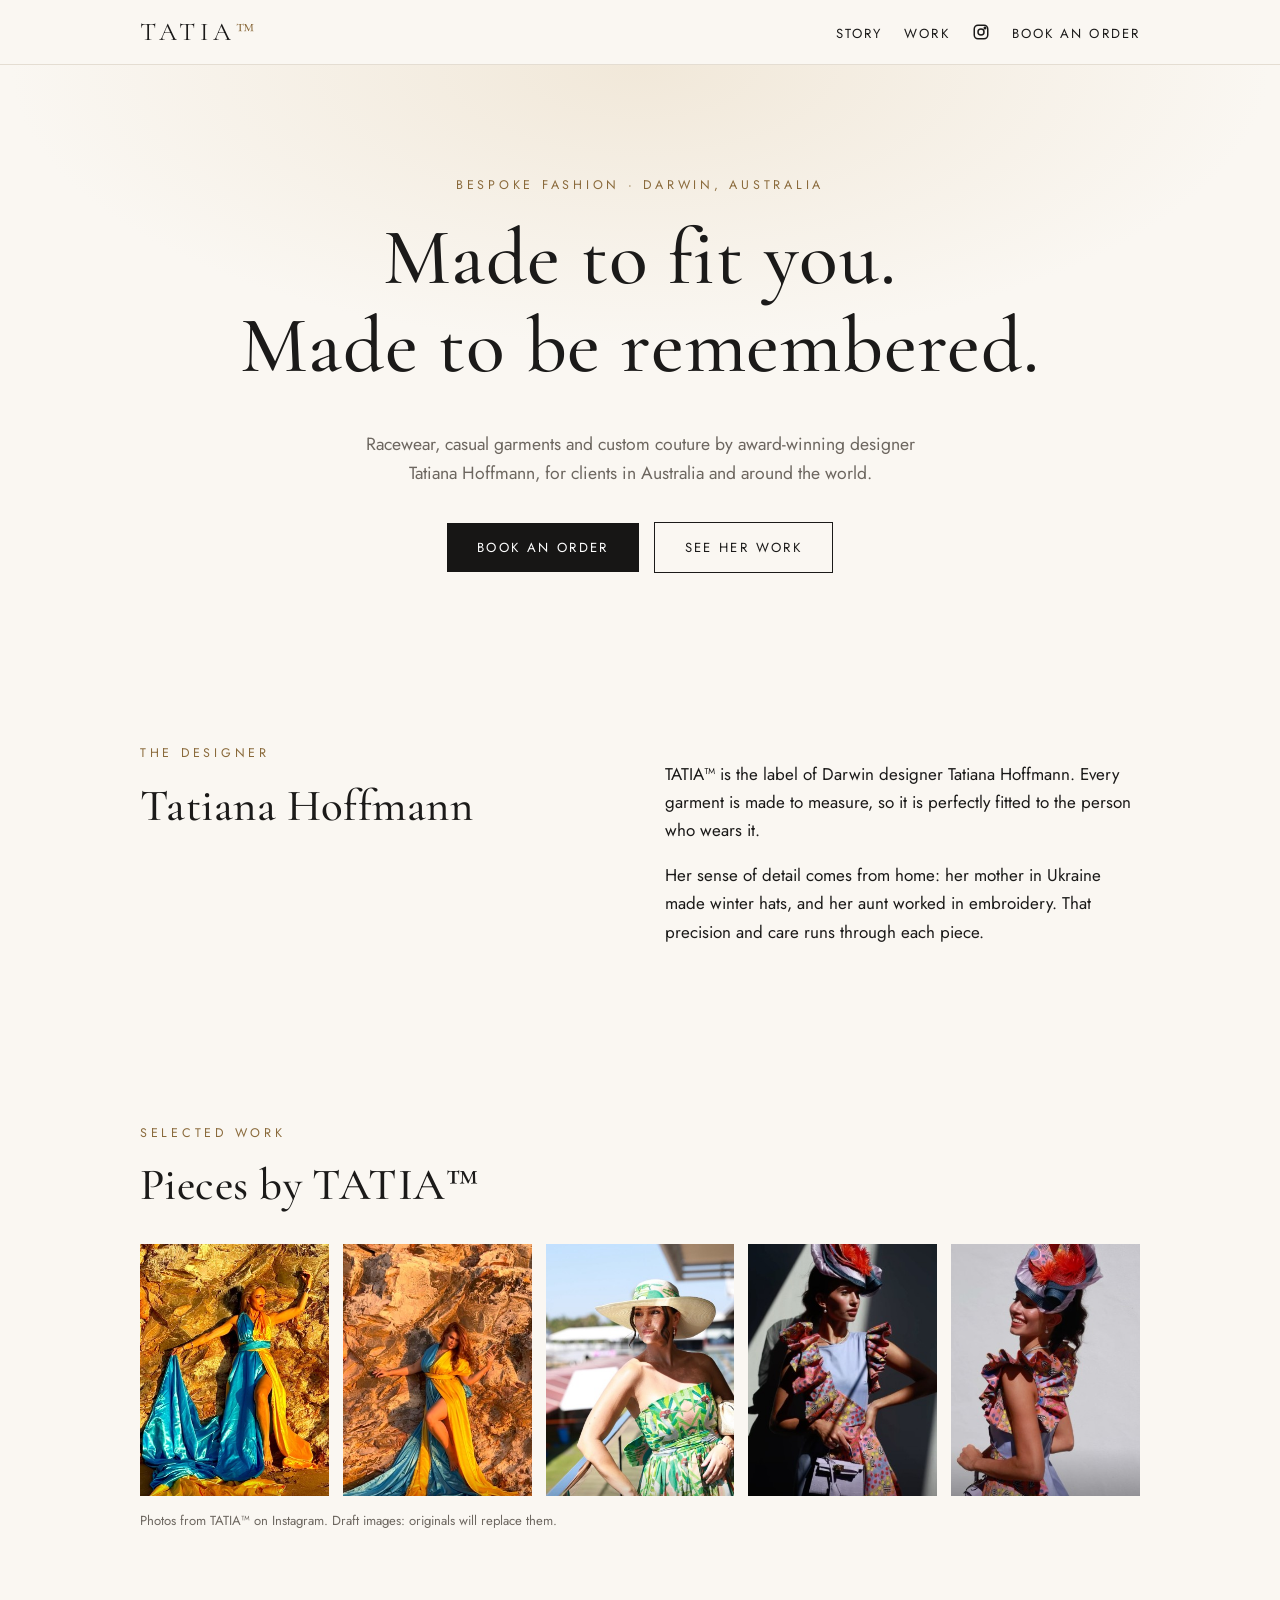
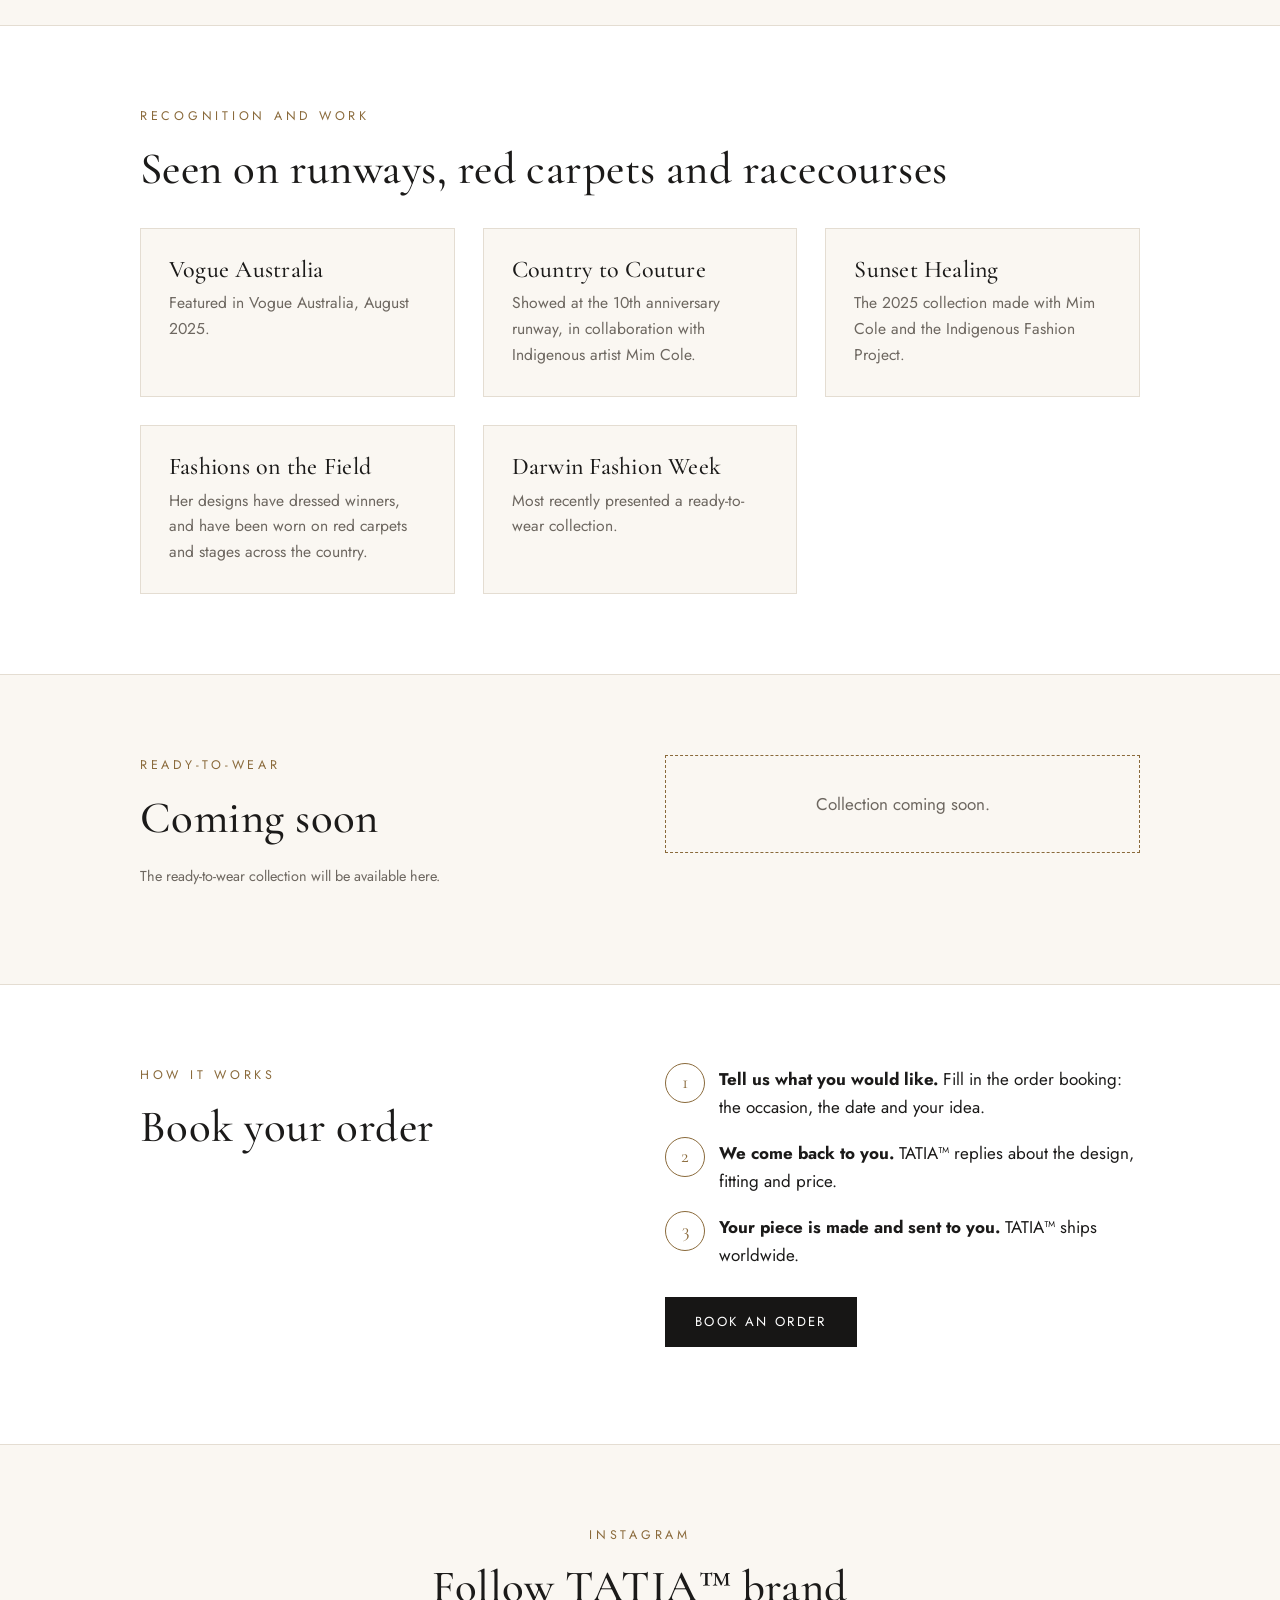
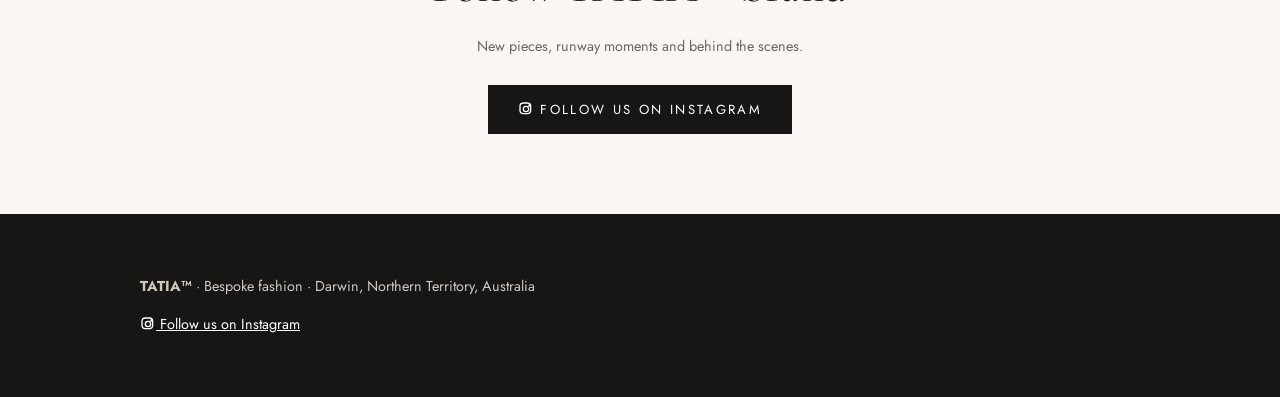
==== index.html @ b217f58f "Heading: Follow TATIA™ brand Co-Authored-By: Claude Sonnet 5.5 <noreply@anthropic.com>" ====
<!doctype html>
<html lang="en-AU"><head>
<meta charset="utf-8"><meta name="viewport" content="width=device-width,initial-scale=1"><meta name="robots" content="noindex">
<title>TATIA™ — Bespoke fashion from Darwin</title>
<meta name="description" content="Bespoke, made-to-fit garments by Darwin designer Tatiana Hoffmann.">
<link rel="preconnect" href="https://fonts.googleapis.com"><link rel="preconnect" href="https://fonts.gstatic.com" crossorigin>
<link href="https://fonts.googleapis.com/css2?family=Cormorant+Garamond:wght@400;500;600&family=Jost:wght@300;400;500&display=swap" rel="stylesheet">
<link rel="stylesheet" href="style.css">
</head><body>
<header class="nav"><div class="wrap"><a class="logo" href="index.html">TATIA<span>™</span></a><nav><a href="index.html#story">Story</a><a href="index.html#looks">Work</a><a href="https://www.instagram.com/tatia.brand" target="_blank" rel="noopener" aria-label="Instagram" title="Instagram"><svg width="18" height="18" viewBox="0 0 24 24" fill="none" stroke="currentColor" stroke-width="2" stroke-linecap="round" stroke-linejoin="round" aria-hidden="true" style="vertical-align:-3px"><rect x="3" y="3" width="18" height="18" rx="5"/><circle cx="12" cy="12" r="4"/><circle cx="17.3" cy="6.7" r="1" fill="currentColor"/></svg></a><a href="order.html">Book an order</a></nav></div></header>
<main>
<section class="hero"><div class="wrap">
<div class="kicker">Bespoke fashion · Darwin, Australia</div>
<h1>Made to fit you.<br>Made to be remembered.</h1>
<p class="lead">Racewear, casual garments and custom couture by award-winning designer Tatiana Hoffmann, for clients in Australia and around the world.</p>
<a class="btn" href="order.html">Book an order</a> &nbsp; <a class="btn ghost" href="#looks">See her work</a>
</div></section>

<section id="story"><div class="wrap two">
<div><div class="kicker">The designer</div><h2>Tatiana Hoffmann</h2></div>
<div>
<p>TATIA™ is the label of Darwin designer Tatiana Hoffmann. Every garment is made to measure, so it is perfectly fitted to the person who wears it.</p>
<p>Her sense of detail comes from home: her mother in Ukraine made winter hats, and her aunt worked in embroidery. That precision and care runs through each piece.</p>
</div></div></section>

<section id="looks"><div class="wrap">
<div class="kicker">Selected work</div><h2>Pieces by TATIA™</h2>
<div class="gallery">
<img src="img/look-1.jpg" alt="Blue and yellow satin gown on rocks" loading="lazy">
<img src="img/look-2.jpg" alt="Blue and yellow satin gown, full length" loading="lazy">
<img src="img/look-3.jpg" alt="Green tropical print strapless dress with a wide-brim hat" loading="lazy">
<img src="img/look-4.jpg" alt="Lavender dress with printed ruffles and a floral headpiece" loading="lazy">
<img src="img/look-5.jpg" alt="Lavender dress with printed ruffles, side view" loading="lazy">
</div>
<p class="credit">Photos from TATIA™ on Instagram. Draft images: originals will replace them.</p>
</div></section>

<section class="alt" id="work"><div class="wrap">
<div class="kicker">Recognition and work</div><h2>Seen on runways, red carpets and racecourses</h2>
<div class="grid" style="margin-top:34px">
<div class="card"><h3>Vogue Australia</h3><p>Featured in Vogue Australia, August 2025.</p></div>
<div class="card"><h3>Country to Couture</h3><p>Showed at the 10th anniversary runway, in collaboration with Indigenous artist Mim Cole.</p></div>
<div class="card"><h3>Sunset Healing</h3><p>The 2025 collection made with Mim Cole and the Indigenous Fashion Project.</p></div>
<div class="card"><h3>Fashions on the Field</h3><p>Her designs have dressed winners, and have been worn on red carpets and stages across the country.</p></div>
<div class="card"><h3>Darwin Fashion Week</h3><p>Most recently presented a ready-to-wear collection.</p></div>
</div></div></section>

<section><div class="wrap two">
<div><div class="kicker">Ready-to-wear</div><h2>Coming soon</h2><p class="note">The ready-to-wear collection will be available here.</p></div>
<div class="soon">Collection coming soon.</div>
</div></section>

<section class="alt"><div class="wrap two">
<div><div class="kicker">How it works</div><h2>Book your order</h2></div>
<div>
<ol class="steps">
<li><strong>Tell us what you would like.</strong> Fill in the order booking: the occasion, the date and your idea.</li>
<li><strong>We come back to you.</strong> TATIA™ replies about the design, fitting and price.</li>
<li><strong>Your piece is made and sent to you.</strong> TATIA™ ships worldwide.</li>
</ol>
<p style="margin-top:28px"><a class="btn" href="order.html">Book an order</a></p>
</div></div></section>
<section><div class="wrap" style="text-align:center">
<div class="kicker">Instagram</div><h2>Follow TATIA™ brand</h2>
<p class="note" style="max-width:480px;margin:0 auto 26px">New pieces, runway moments and behind the scenes.</p>
<a class="btn" href="https://www.instagram.com/tatia.brand" target="_blank" rel="noopener"><svg width="16" height="16" viewBox="0 0 24 24" fill="none" stroke="currentColor" stroke-width="2" stroke-linecap="round" stroke-linejoin="round" aria-hidden="true" style="vertical-align:-3px"><rect x="3" y="3" width="16" height="16" rx="5"/><circle cx="12" cy="12" r="4"/><circle cx="17.3" cy="6.7" r="1" fill="currentColor"/></svg> Follow us on Instagram</a>
</div></section>
</main>
<footer><div class="wrap"><p><strong>TATIA™</strong> · Bespoke fashion · Darwin, Northern Territory, Australia</p><p><a href="https://www.instagram.com/tatia.brand" rel="noopener" target="_blank"><svg width="16" height="16" viewBox="0 0 24 24" fill="none" stroke="currentColor" stroke-width="2" stroke-linecap="round" stroke-linejoin="round" aria-hidden="true" style="vertical-align:-3px"><rect x="3" y="3" width="16" height="16" rx="5"/><circle cx="12" cy="12" r="4"/><circle cx="17.3" cy="6.7" r="1" fill="currentColor"/></svg> Follow us on Instagram</a></p></div></footer>
</body></html>
---- style.css ----
:root{--bg:#faf7f2;--ink:#1b1a19;--mute:#6d6760;--line:#e4ddd2;--accent:#8a6a3b;--dark:#171615}
*{box-sizing:border-box}html,body{margin:0;overflow-x:clip}
body{background:var(--bg);color:var(--ink);font:17px/1.65 "Jost","Helvetica Neue",Arial,sans-serif}
h1,h2,h3{font-family:"Cormorant Garamond",Georgia,serif;font-weight:500;letter-spacing:.01em;line-height:1.1;margin:0 0 .5em}
h1{font-size:clamp(2.6rem,7vw,5rem)}h2{font-size:clamp(1.8rem,4vw,2.8rem)}h3{font-size:1.5rem}
a{color:inherit}
.wrap{max-width:1040px;margin:0 auto;padding:0 20px}
header.nav{position:sticky;top:0;z-index:5;background:rgba(250,247,242,.92);backdrop-filter:blur(8px);border-bottom:1px solid var(--line)}
.nav .wrap{display:flex;align-items:center;justify-content:space-between;height:64px}
.logo{font-family:"Cormorant Garamond",Georgia,serif;font-size:1.6rem;letter-spacing:.18em;text-decoration:none}
.logo span{color:var(--accent)}
.nav nav a{margin-left:22px;text-decoration:none;font-size:.82rem;letter-spacing:.16em;text-transform:uppercase}
.btn{display:inline-block;background:var(--dark);color:#fff;padding:14px 30px;text-decoration:none;font-size:.82rem;letter-spacing:.18em;text-transform:uppercase;border:0;cursor:pointer;font-family:inherit}
.btn:hover{background:var(--accent)}.btn[disabled]{opacity:.5;cursor:not-allowed}
.btn.ghost{background:transparent;color:var(--ink);border:1px solid var(--ink)}
.hero{padding:110px 0 90px;text-align:center;background:radial-gradient(900px 400px at 50% 0,#f1e8d9,transparent 70%)}
.kicker{font-size:.78rem;letter-spacing:.3em;text-transform:uppercase;color:var(--accent);margin-bottom:18px}
.hero p.lead{max-width:560px;margin:0 auto 34px;color:var(--mute);font-size:1.1rem}
section{padding:80px 0}
section.alt{background:#fff;border-top:1px solid var(--line);border-bottom:1px solid var(--line)}
.grid{display:grid;grid-template-columns:repeat(auto-fit,minmax(240px,1fr));gap:28px}
.card{border:1px solid var(--line);padding:28px;background:var(--bg)}
.card h3{margin-bottom:.3em}.card p{margin:0;color:var(--mute);font-size:.98rem}
.two{display:grid;grid-template-columns:1fr 1fr;gap:50px;align-items:start}
@media(max-width:760px){.two{grid-template-columns:1fr;gap:24px}.nav nav a{margin-left:14px;font-size:.7rem}section{padding:56px 0}.hero{padding:70px 0 56px}}
.soon{border:1px dashed var(--accent);padding:34px;text-align:center;color:var(--mute)}
.steps{counter-reset:s;list-style:none;padding:0;margin:0;display:grid;gap:18px}
.steps li{counter-increment:s;padding-left:54px;position:relative}
.steps li:before{content:counter(s);position:absolute;left:0;top:-2px;width:38px;height:38px;border:1px solid var(--accent);color:var(--accent);border-radius:50%;display:grid;place-items:center;font-family:"Cormorant Garamond",Georgia,serif;font-size:1.2rem}
footer{background:var(--dark);color:#cfc8bd;padding:46px 0;font-size:.9rem}
footer a{color:#fff}
form{display:grid;gap:18px;max-width:640px}
label{display:grid;gap:6px;font-size:.78rem;letter-spacing:.14em;text-transform:uppercase;color:var(--mute)}
input,select,textarea{font:inherit;font-size:1rem;letter-spacing:0;text-transform:none;color:var(--ink);padding:12px 14px;border:1px solid var(--line);background:#fff;border-radius:0;width:100%}
input:focus,select:focus,textarea:focus{outline:2px solid var(--accent);outline-offset:0}
.row{display:grid;grid-template-columns:1fr 1fr;gap:18px}@media(max-width:600px){.row{grid-template-columns:1fr}}
.hp{position:absolute;left:-9999px;height:0;overflow:hidden}
.check{display:flex;gap:10px;align-items:flex-start;text-transform:none;letter-spacing:0;font-size:.92rem}
.check input{width:auto;margin-top:5px}
.note{font-size:.9rem;color:var(--mute)}
#msg{padding:14px;border:1px solid var(--line);background:#fff;display:none}
form{grid-template-columns:minmax(0,1fr)}label{min-width:0}
@media(max-width:600px){.row{grid-template-columns:minmax(0,1fr)}.nav .wrap{height:auto;padding-top:10px;padding-bottom:10px;flex-wrap:wrap;gap:6px}.nav nav a:first-child{margin-left:0}}
.gallery{display:grid;grid-template-columns:repeat(auto-fit,minmax(200px,1fr));gap:14px;margin-top:34px}
.gallery img{width:100%;aspect-ratio:3/4;object-fit:cover;display:block;background:#e9e2d6}
.credit{margin-top:14px;font-size:.82rem;color:var(--mute)}
.gallery img{object-position:center 18%}
.gallery{grid-template-columns:repeat(5,1fr)}
@media(max-width:900px){.gallery{grid-template-columns:repeat(2,1fr)}}
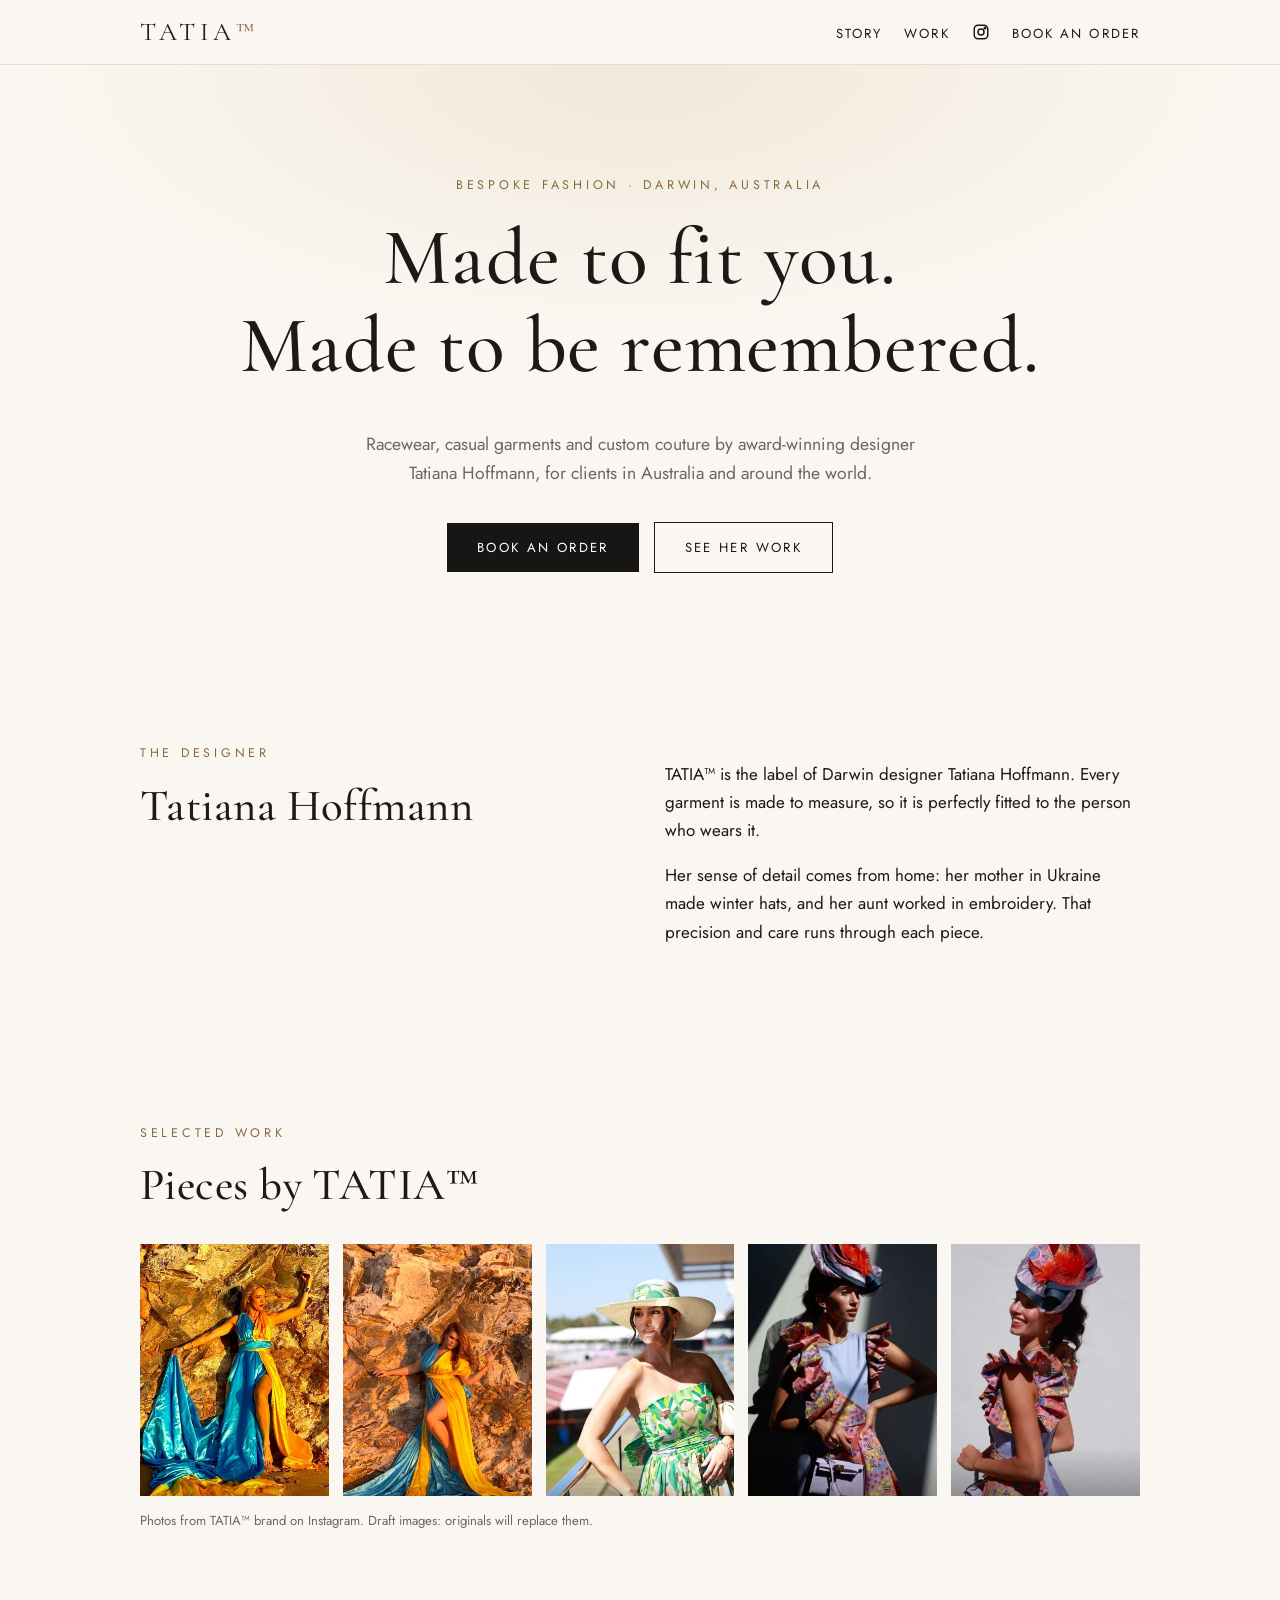
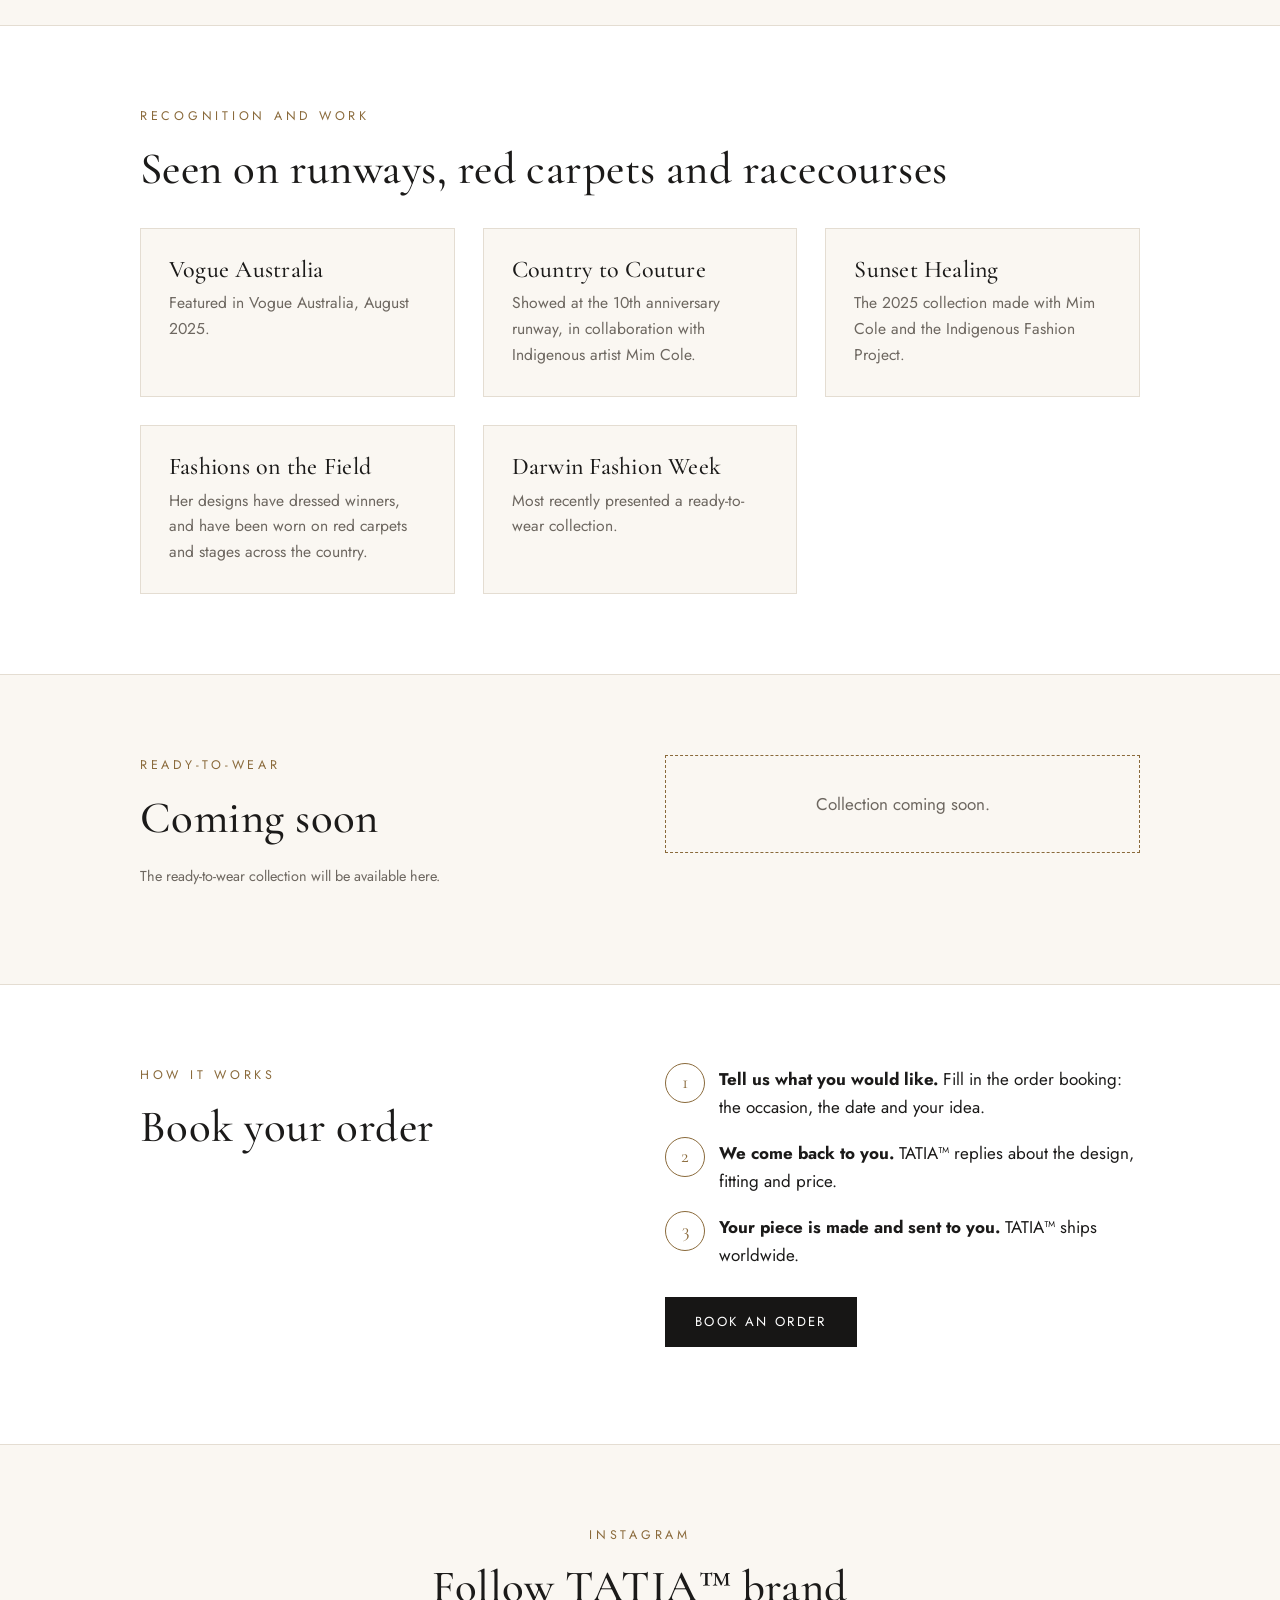
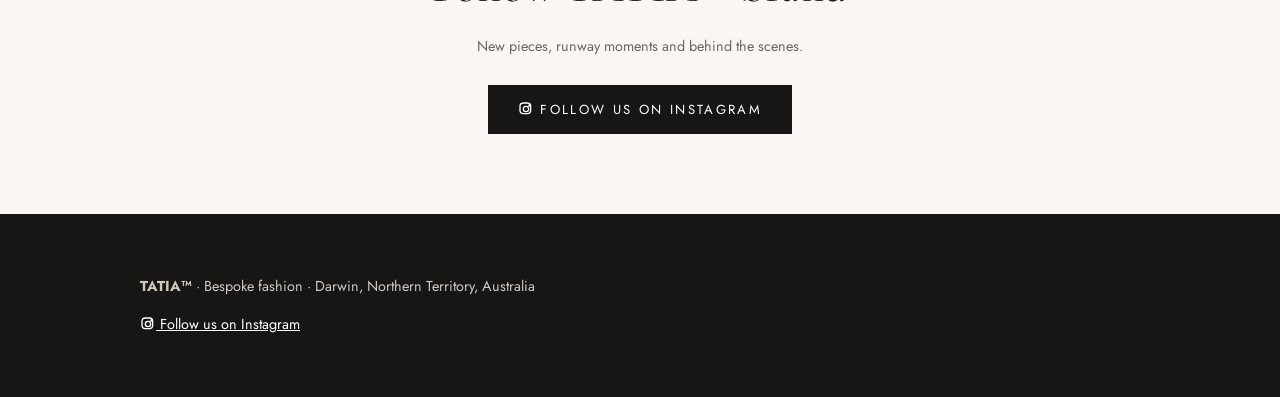
==== commit 20dea6ec: "Photo credit wording Co-Authored-By: Claude Sonnet 5.5 <noreply@anthropic.com>" ====
--- a/index.html
+++ b/index.html
@@ -32,7 +32,7 @@
 <img src="img/look-4.jpg" alt="Lavender dress with printed ruffles and a floral headpiece" loading="lazy">
 <img src="img/look-5.jpg" alt="Lavender dress with printed ruffles, side view" loading="lazy">
 </div>
-<p class="credit">Photos from TATIA™ on Instagram. Draft images: originals will replace them.</p>
+<p class="credit">Photos from TATIA™ brand on Instagram. Draft images: originals will replace them.</p>
 </div></section>
 
 <section class="alt" id="work"><div class="wrap">
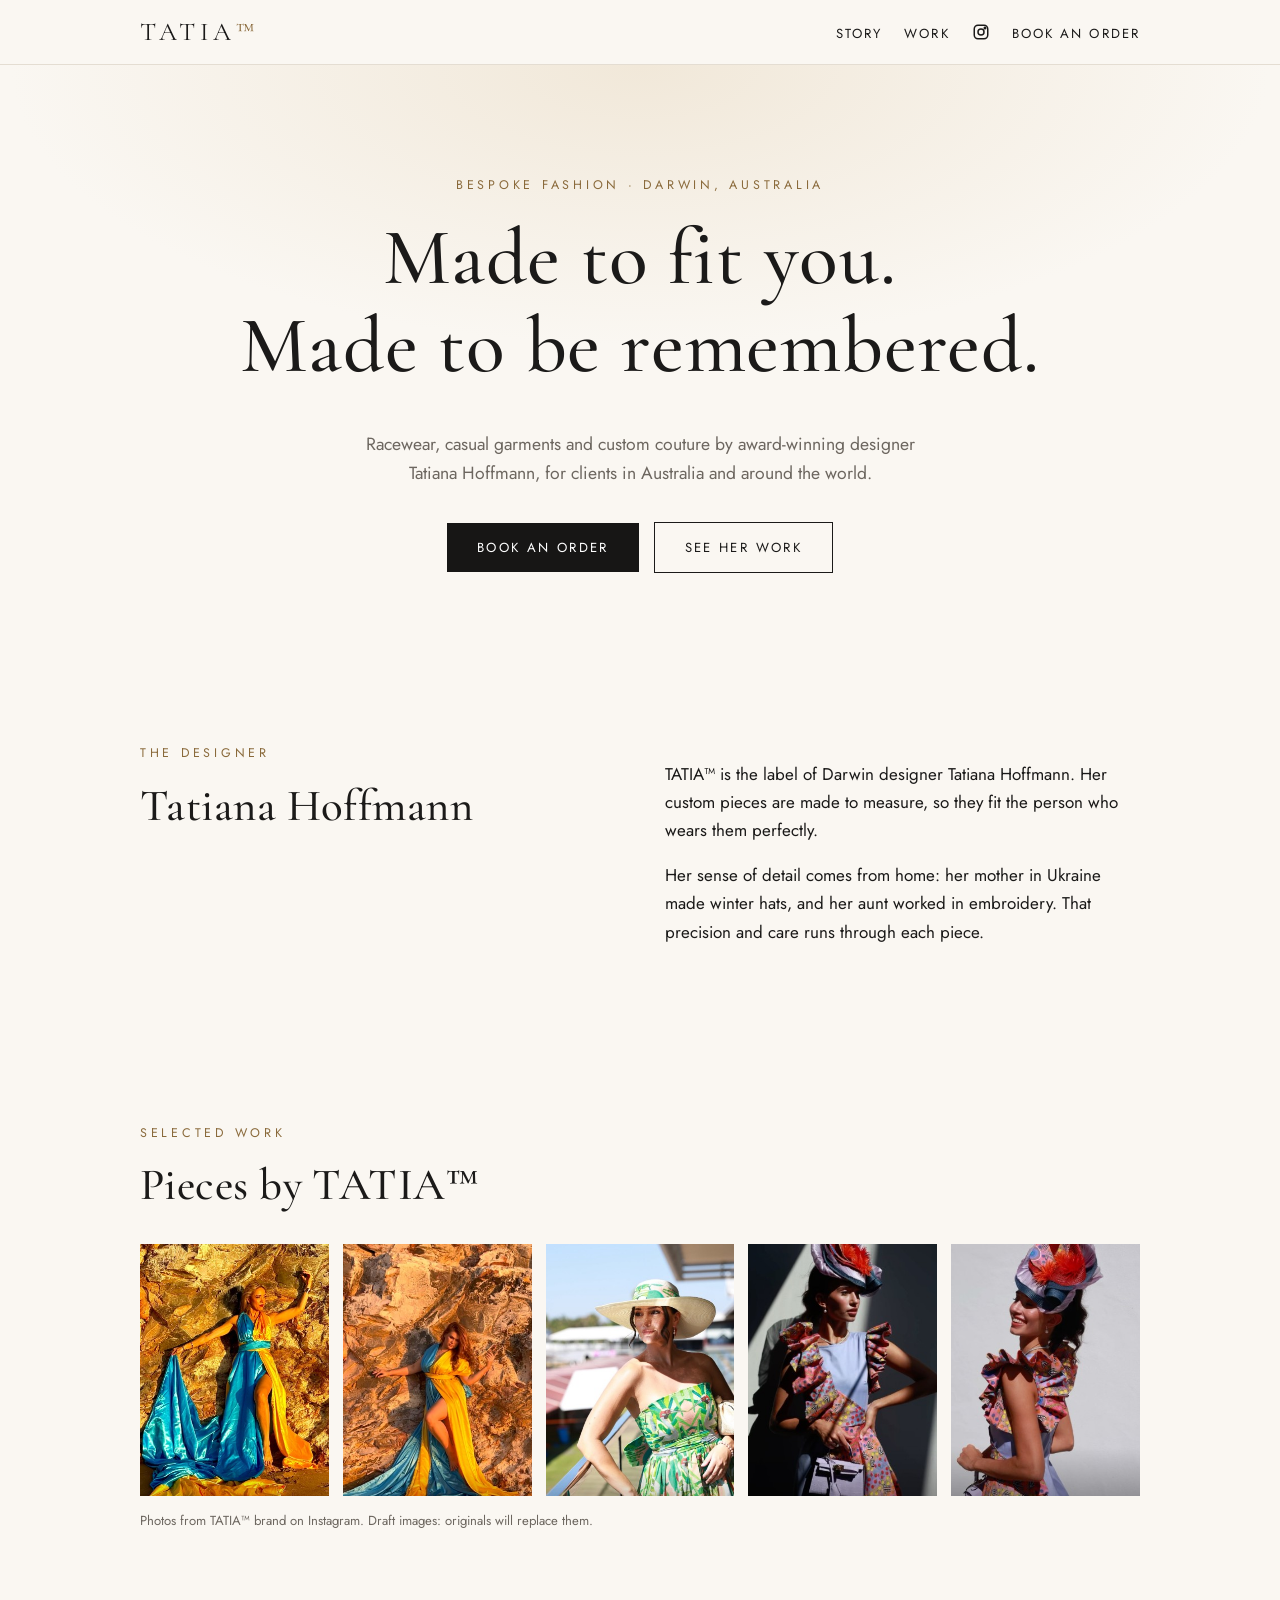
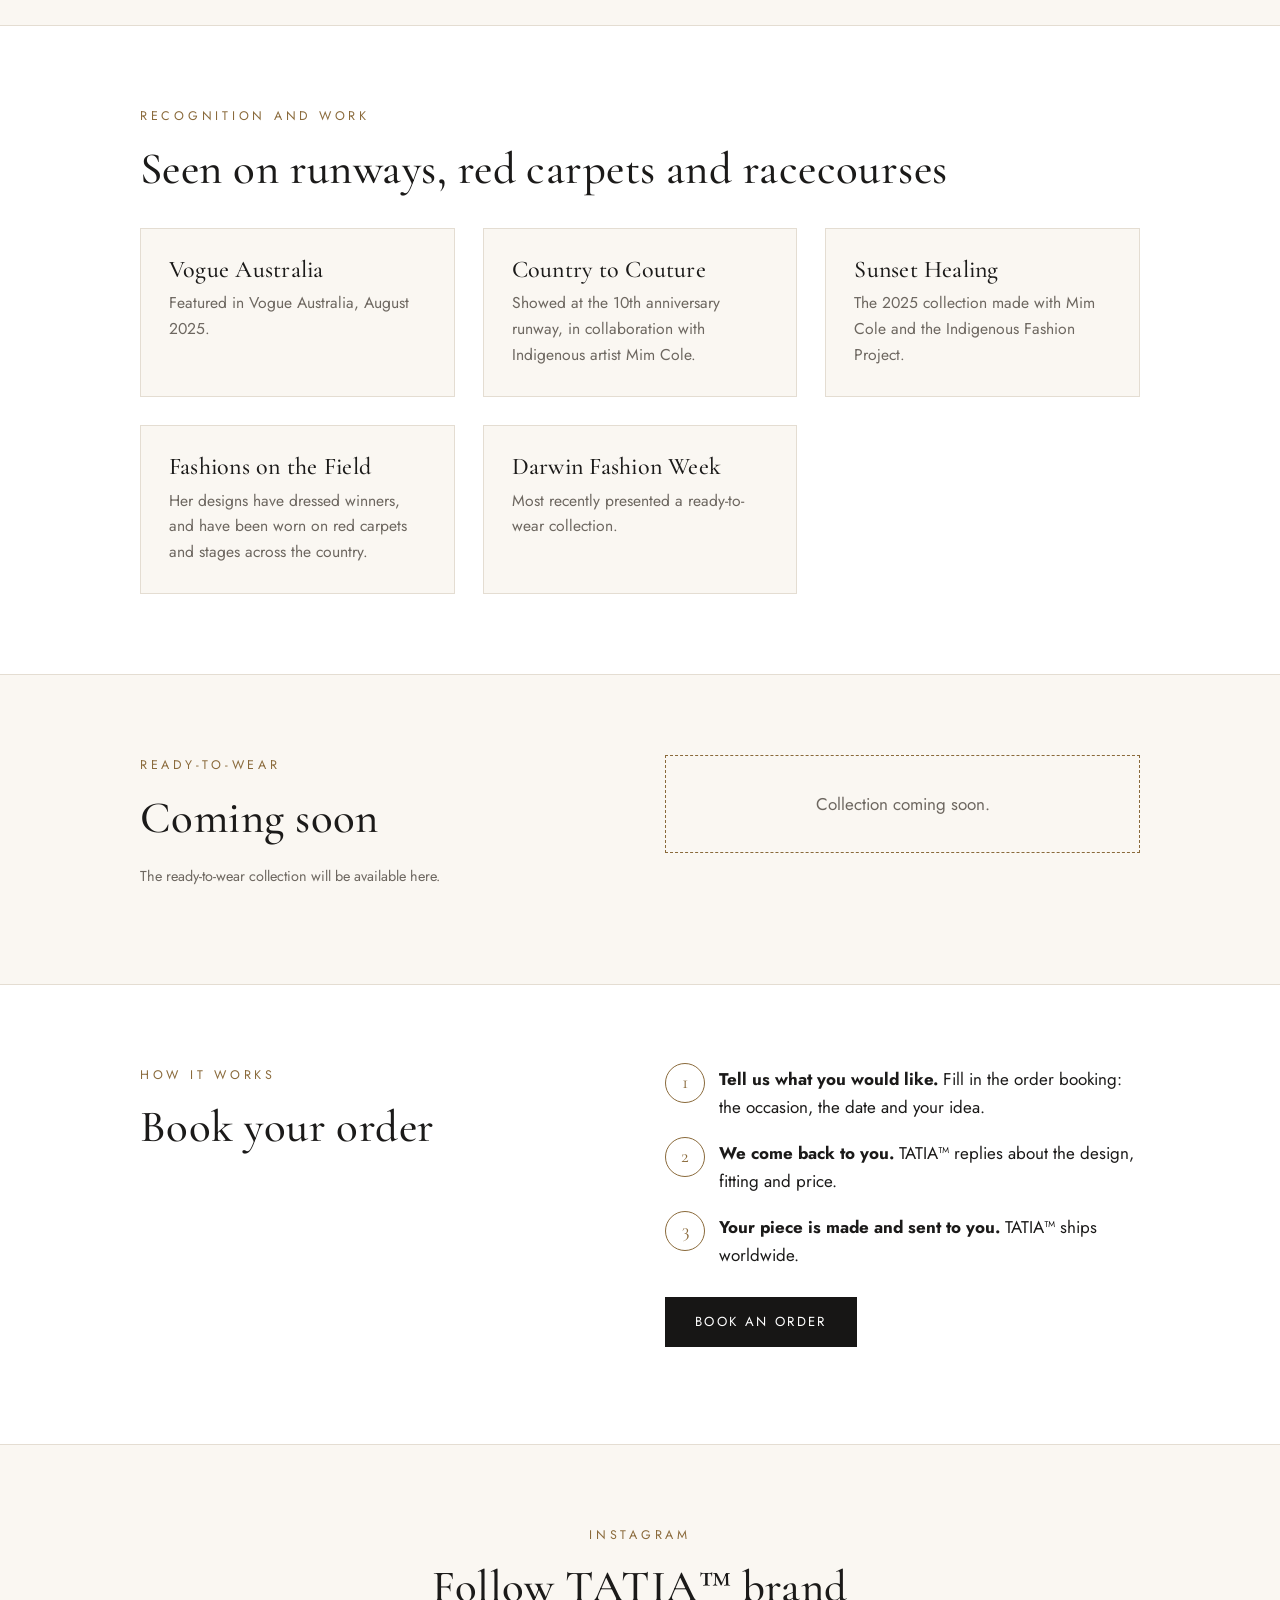
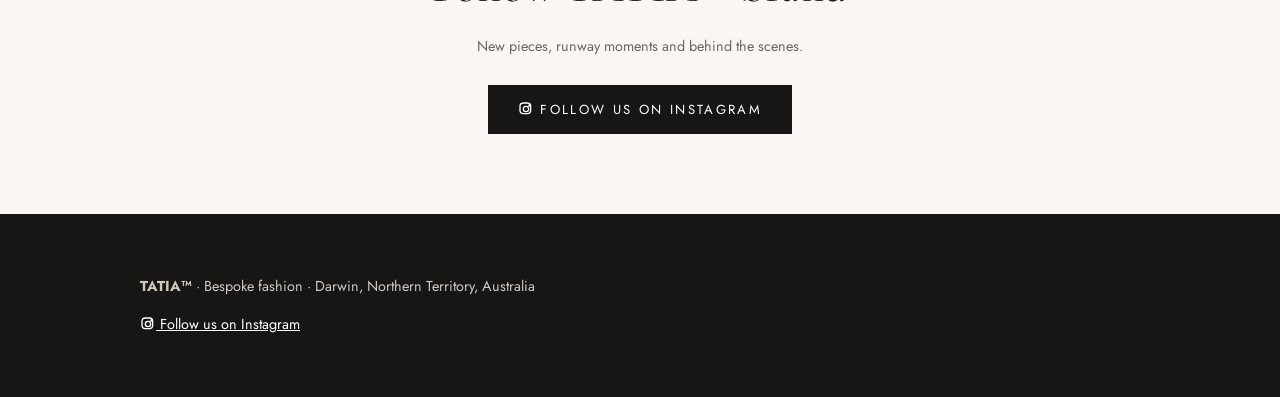
==== commit 25158c4d: "Accuracy fix Co-Authored-By: Claude Sonnet 5.5 <noreply@anthropic.com>" ====
--- a/index.html
+++ b/index.html
@@ -19,7 +19,7 @@
 <section id="story"><div class="wrap two">
 <div><div class="kicker">The designer</div><h2>Tatiana Hoffmann</h2></div>
 <div>
-<p>TATIA™ is the label of Darwin designer Tatiana Hoffmann. Every garment is made to measure, so it is perfectly fitted to the person who wears it.</p>
+<p>TATIA™ is the label of Darwin designer Tatiana Hoffmann. Her custom pieces are made to measure, so they fit the person who wears them perfectly.</p>
 <p>Her sense of detail comes from home: her mother in Ukraine made winter hats, and her aunt worked in embroidery. That precision and care runs through each piece.</p>
 </div></div></section>
 
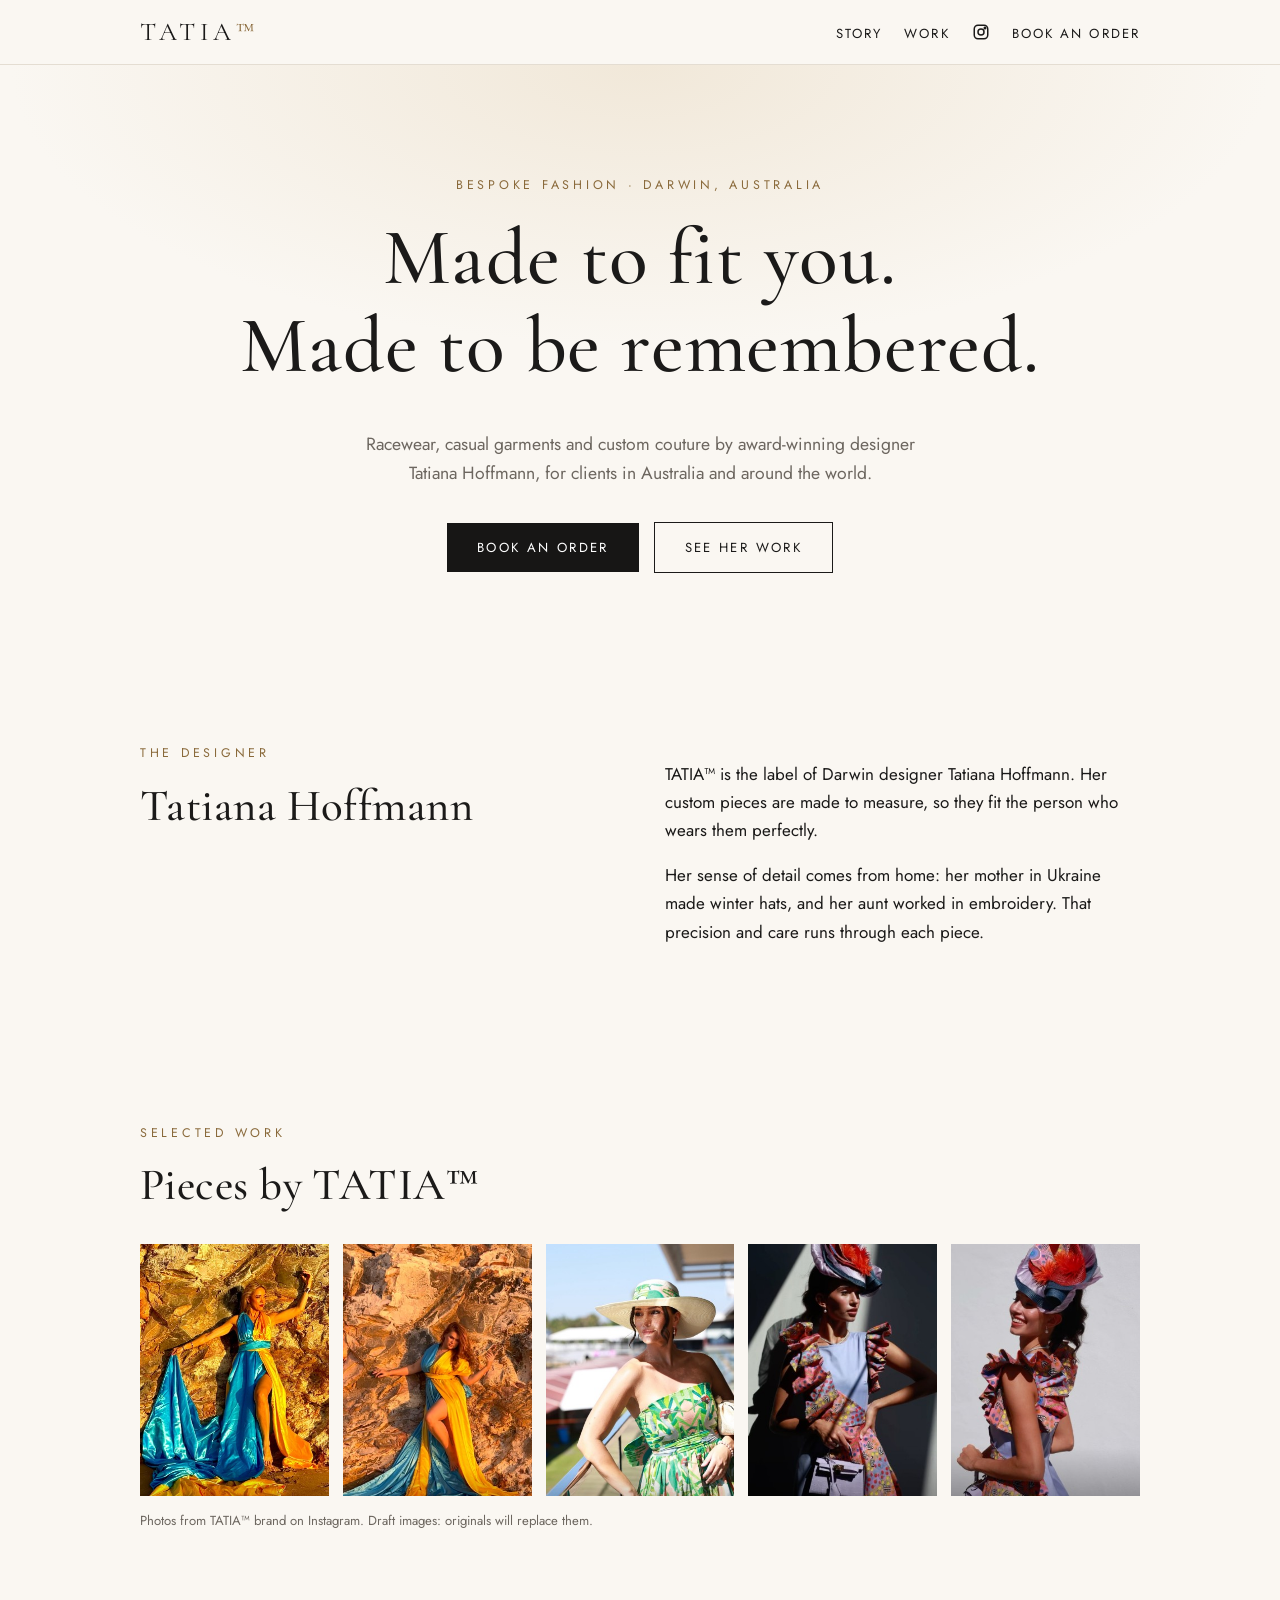
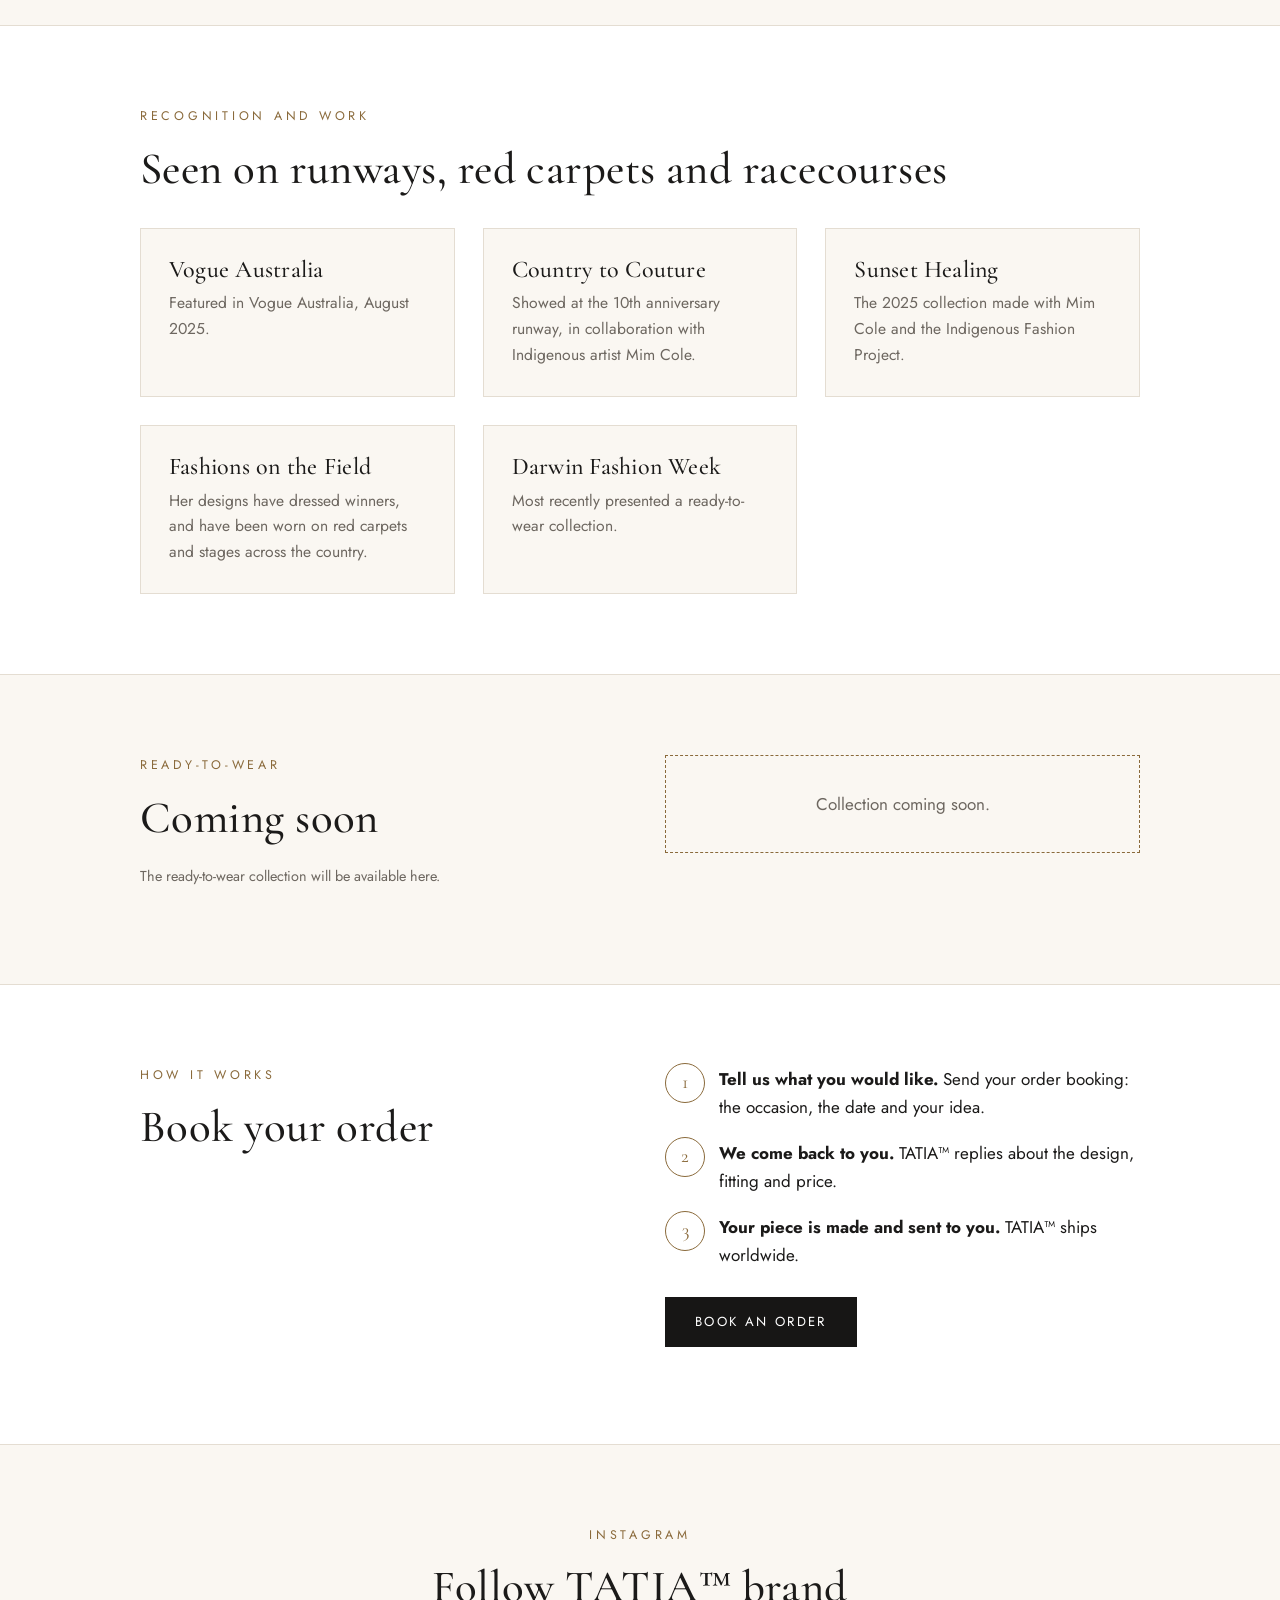
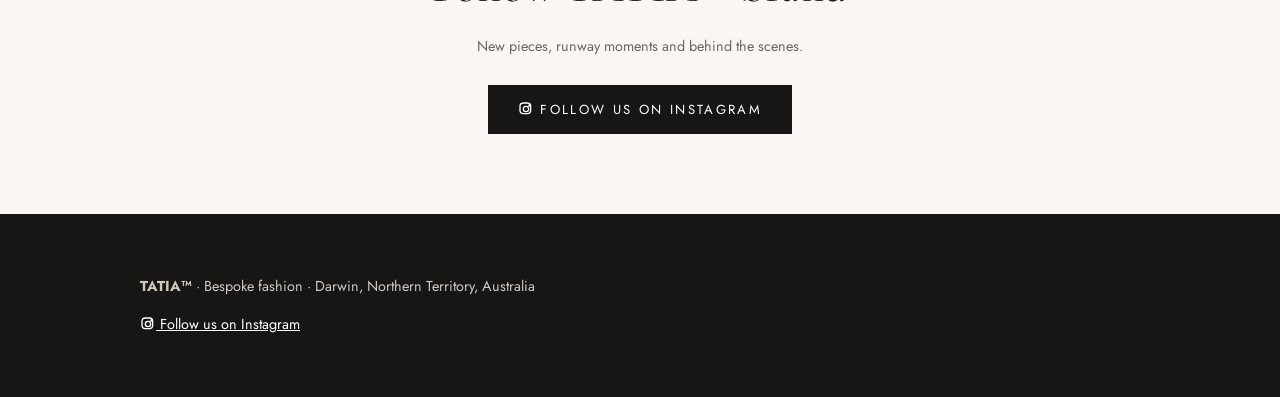
==== commit 2da1cbf8: "Order by Instagram message Co-Authored-By: Claude Sonnet 5.5 <noreply@anthropic.com>" ====
--- a/index.html
+++ b/index.html
@@ -54,7 +54,7 @@
 <div><div class="kicker">How it works</div><h2>Book your order</h2></div>
 <div>
 <ol class="steps">
-<li><strong>Tell us what you would like.</strong> Fill in the order booking: the occasion, the date and your idea.</li>
+<li><strong>Tell us what you would like.</strong> Send your order booking: the occasion, the date and your idea.</li>
 <li><strong>We come back to you.</strong> TATIA™ replies about the design, fitting and price.</li>
 <li><strong>Your piece is made and sent to you.</strong> TATIA™ ships worldwide.</li>
 </ol>
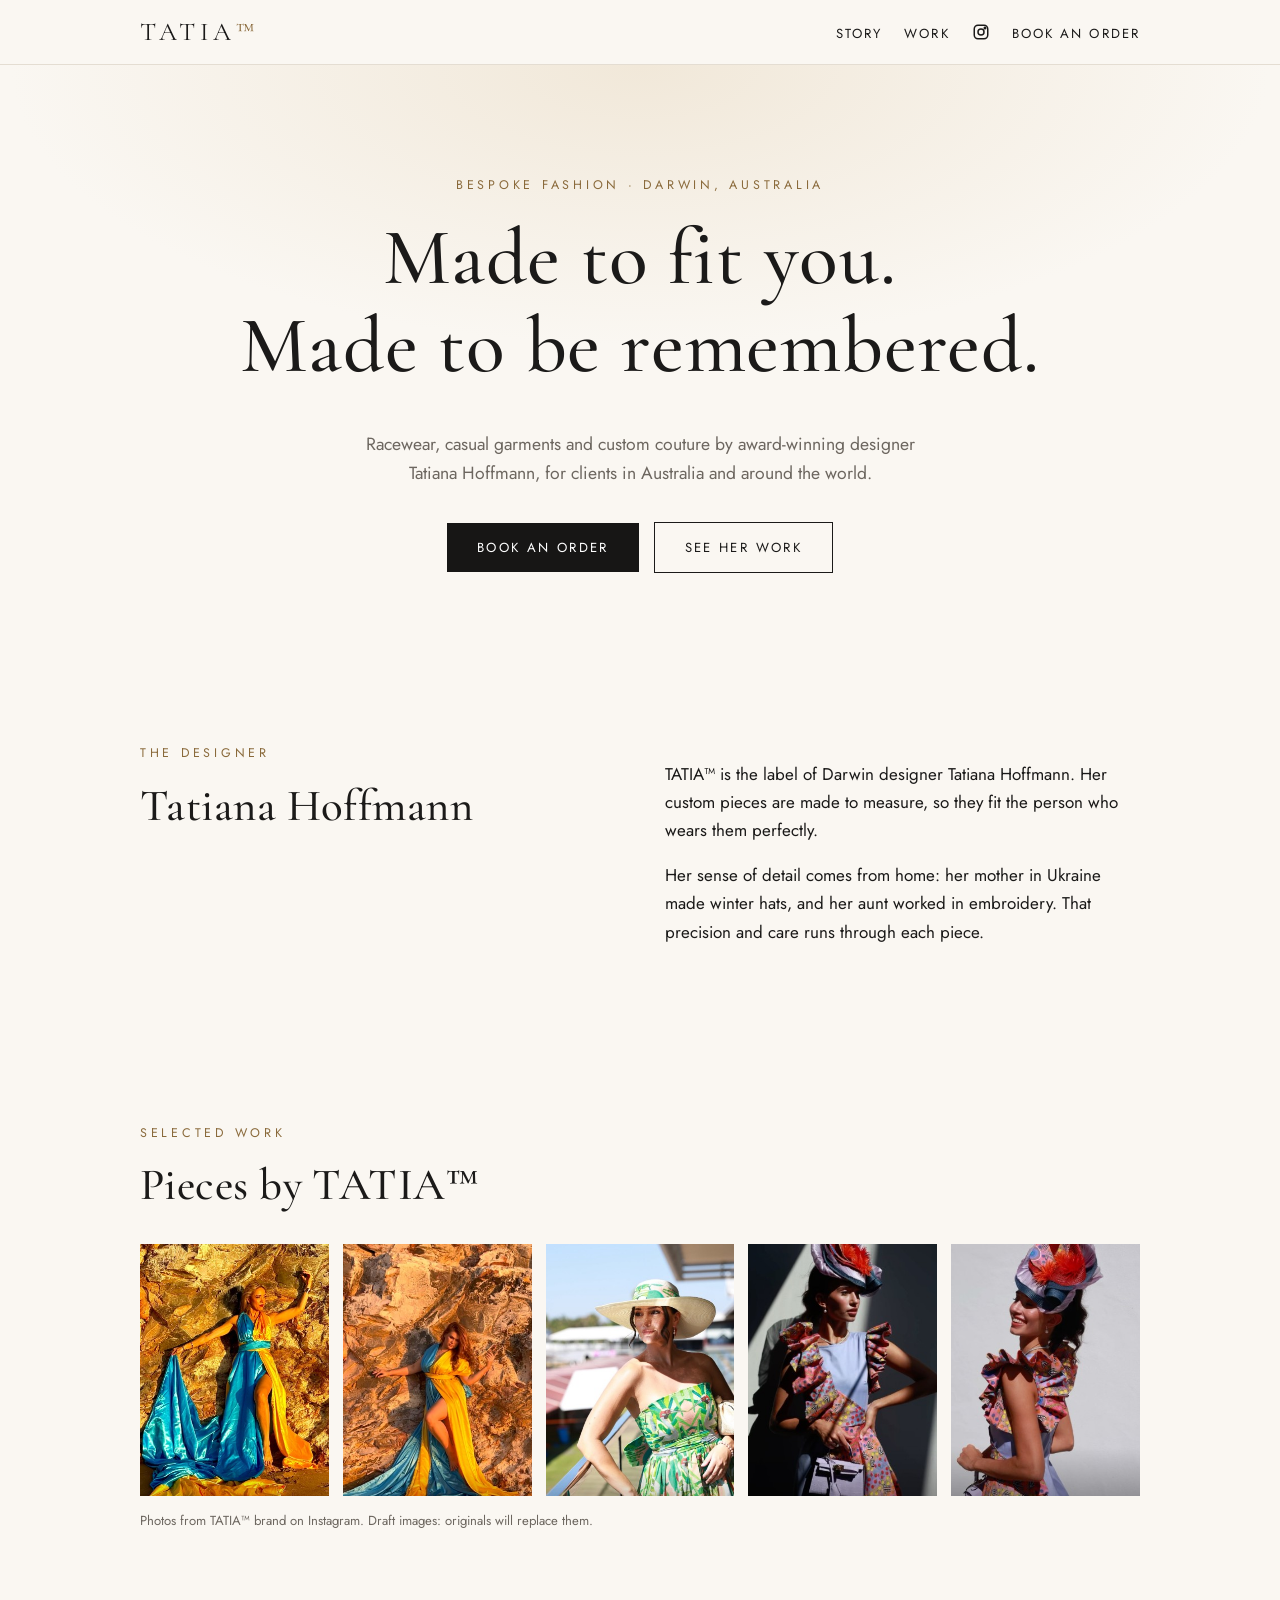
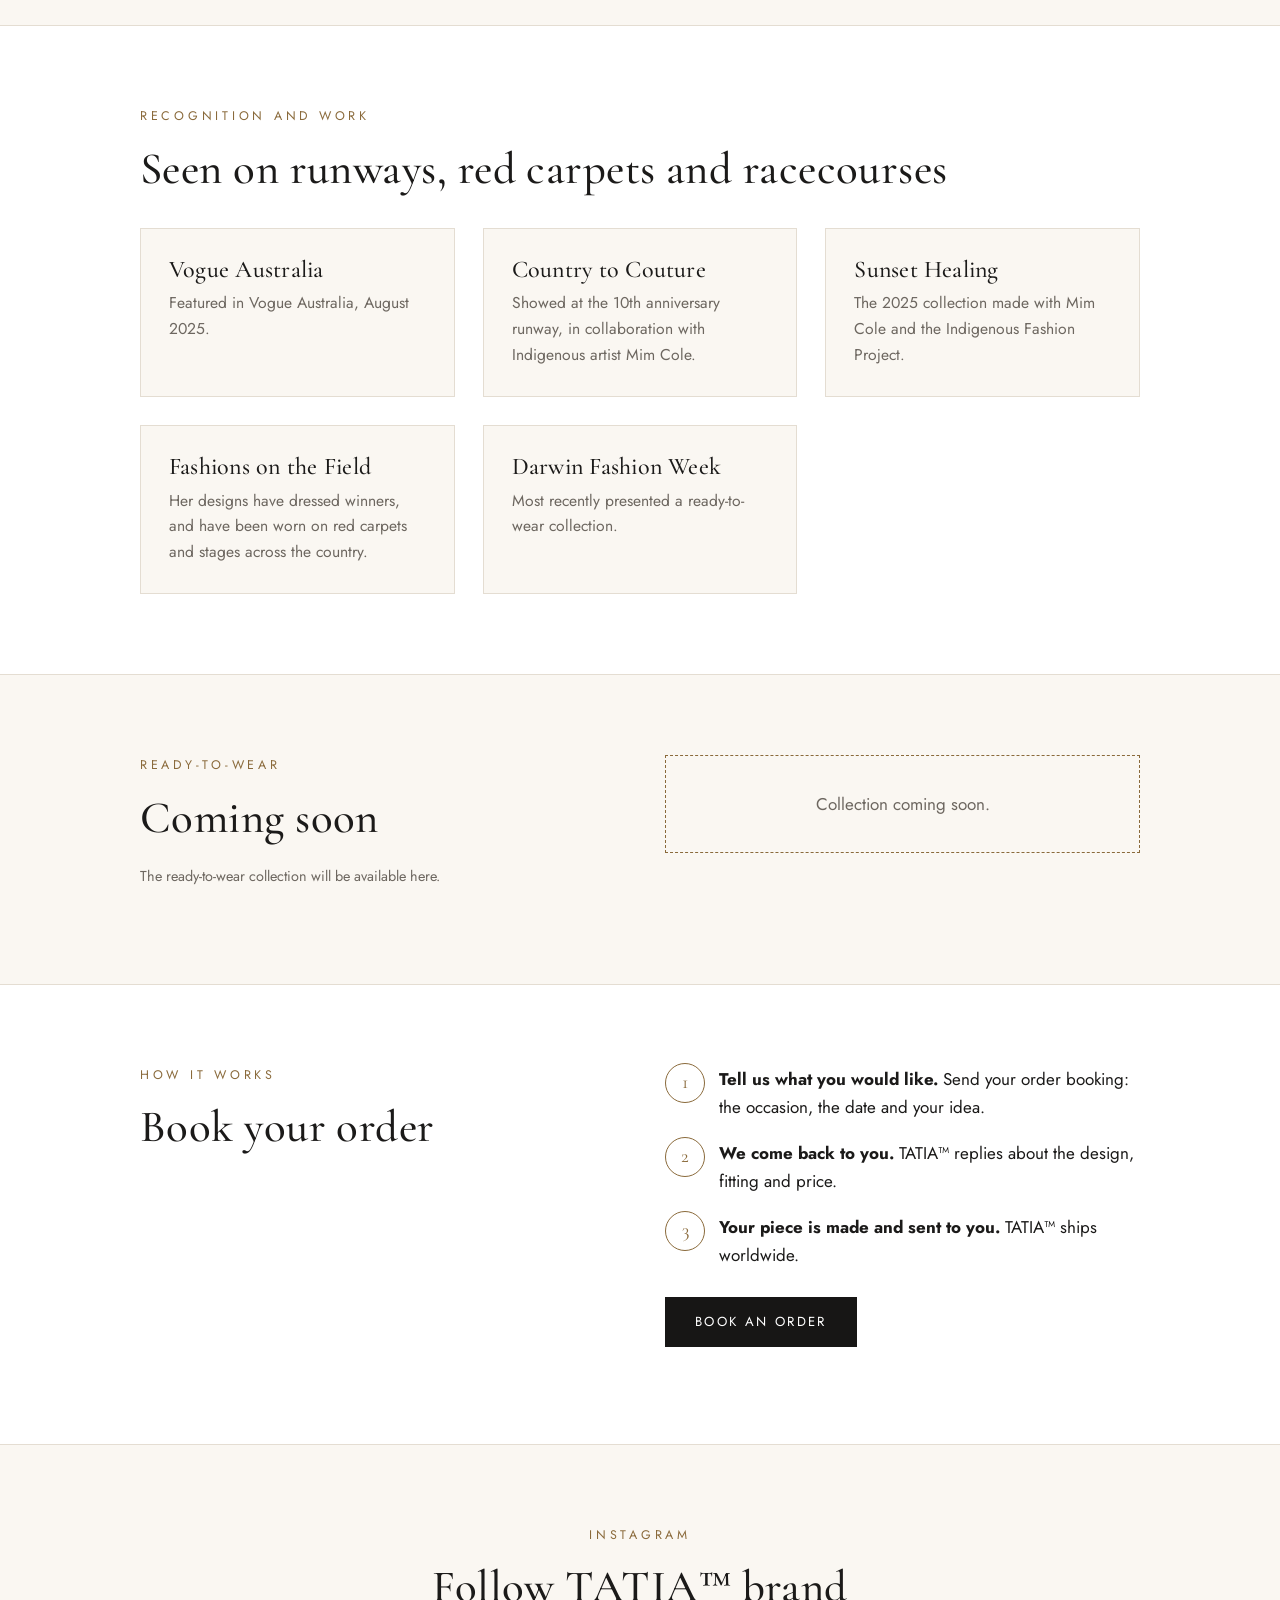
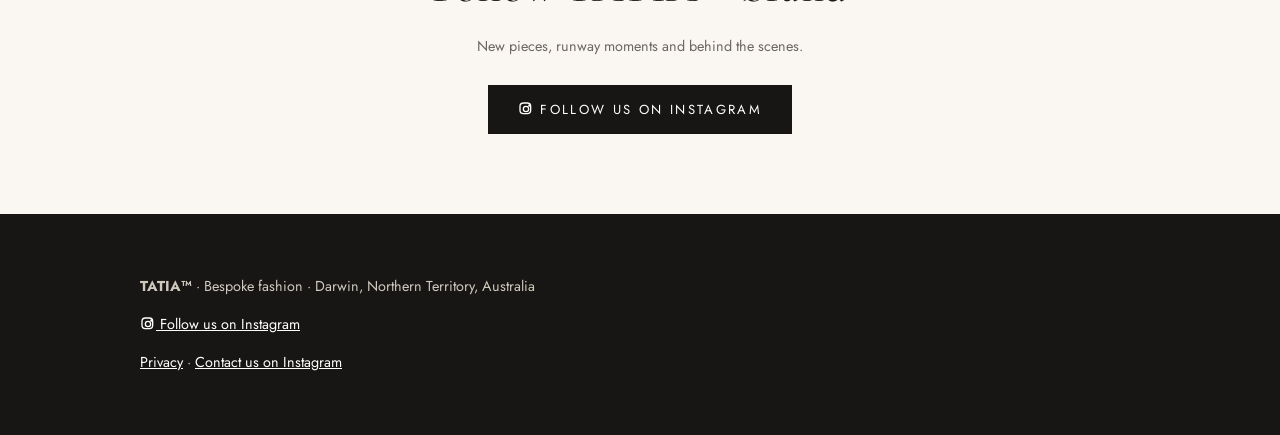
==== commit 290acb4d: "Privacy, link preview, favicon, 404, robots Co-Authored-By: Claude Sonnet 5.5 <noreply@anthropic.com" ====
--- a/index.html
+++ b/index.html
@@ -3,6 +3,11 @@
 <meta charset="utf-8"><meta name="viewport" content="width=device-width,initial-scale=1"><meta name="robots" content="noindex">
 <title>TATIA™ — Bespoke fashion from Darwin</title>
 <meta name="description" content="Bespoke, made-to-fit garments by Darwin designer Tatiana Hoffmann.">
+<link rel="icon" href="favicon.svg" type="image/svg+xml">
+<meta property="og:type" content="website"><meta property="og:site_name" content="TATIA™">
+<meta property="og:title" content="TATIA™ — Bespoke fashion from Darwin"><meta property="og:description" content="Racewear, casual garments and custom couture by Darwin designer Tatiana Hoffmann. We ship worldwide.">
+<meta property="og:url" content="https://thetroygar.github.io/tatia-preview/"><meta property="og:image" content="https://thetroygar.github.io/tatia-preview/og.jpg"><meta property="og:image:width" content="1200"><meta property="og:image:height" content="630">
+<meta name="twitter:card" content="summary_large_image">
 <link rel="preconnect" href="https://fonts.googleapis.com"><link rel="preconnect" href="https://fonts.gstatic.com" crossorigin>
 <link href="https://fonts.googleapis.com/css2?family=Cormorant+Garamond:wght@400;500;600&family=Jost:wght@300;400;500&display=swap" rel="stylesheet">
 <link rel="stylesheet" href="style.css">
@@ -66,5 +71,5 @@
 <a class="btn" href="https://www.instagram.com/tatia.brand" target="_blank" rel="noopener"><svg width="16" height="16" viewBox="0 0 24 24" fill="none" stroke="currentColor" stroke-width="2" stroke-linecap="round" stroke-linejoin="round" aria-hidden="true" style="vertical-align:-3px"><rect x="3" y="3" width="16" height="16" rx="5"/><circle cx="12" cy="12" r="4"/><circle cx="17.3" cy="6.7" r="1" fill="currentColor"/></svg> Follow us on Instagram</a>
 </div></section>
 </main>
-<footer><div class="wrap"><p><strong>TATIA™</strong> · Bespoke fashion · Darwin, Northern Territory, Australia</p><p><a href="https://www.instagram.com/tatia.brand" rel="noopener" target="_blank"><svg width="16" height="16" viewBox="0 0 24 24" fill="none" stroke="currentColor" stroke-width="2" stroke-linecap="round" stroke-linejoin="round" aria-hidden="true" style="vertical-align:-3px"><rect x="3" y="3" width="16" height="16" rx="5"/><circle cx="12" cy="12" r="4"/><circle cx="17.3" cy="6.7" r="1" fill="currentColor"/></svg> Follow us on Instagram</a></p></div></footer>
+<footer><div class="wrap"><p><strong>TATIA™</strong> · Bespoke fashion · Darwin, Northern Territory, Australia</p><p><a href="https://www.instagram.com/tatia.brand" rel="noopener" target="_blank"><svg width="16" height="16" viewBox="0 0 24 24" fill="none" stroke="currentColor" stroke-width="2" stroke-linecap="round" stroke-linejoin="round" aria-hidden="true" style="vertical-align:-3px"><rect x="3" y="3" width="16" height="16" rx="5"/><circle cx="12" cy="12" r="4"/><circle cx="17.3" cy="6.7" r="1" fill="currentColor"/></svg> Follow us on Instagram</a></p><p><a href="privacy.html">Privacy</a> · <a href="https://ig.me/m/tatia.brand" target="_blank" rel="noopener">Contact us on Instagram</a></p></div></footer>
 </body></html>
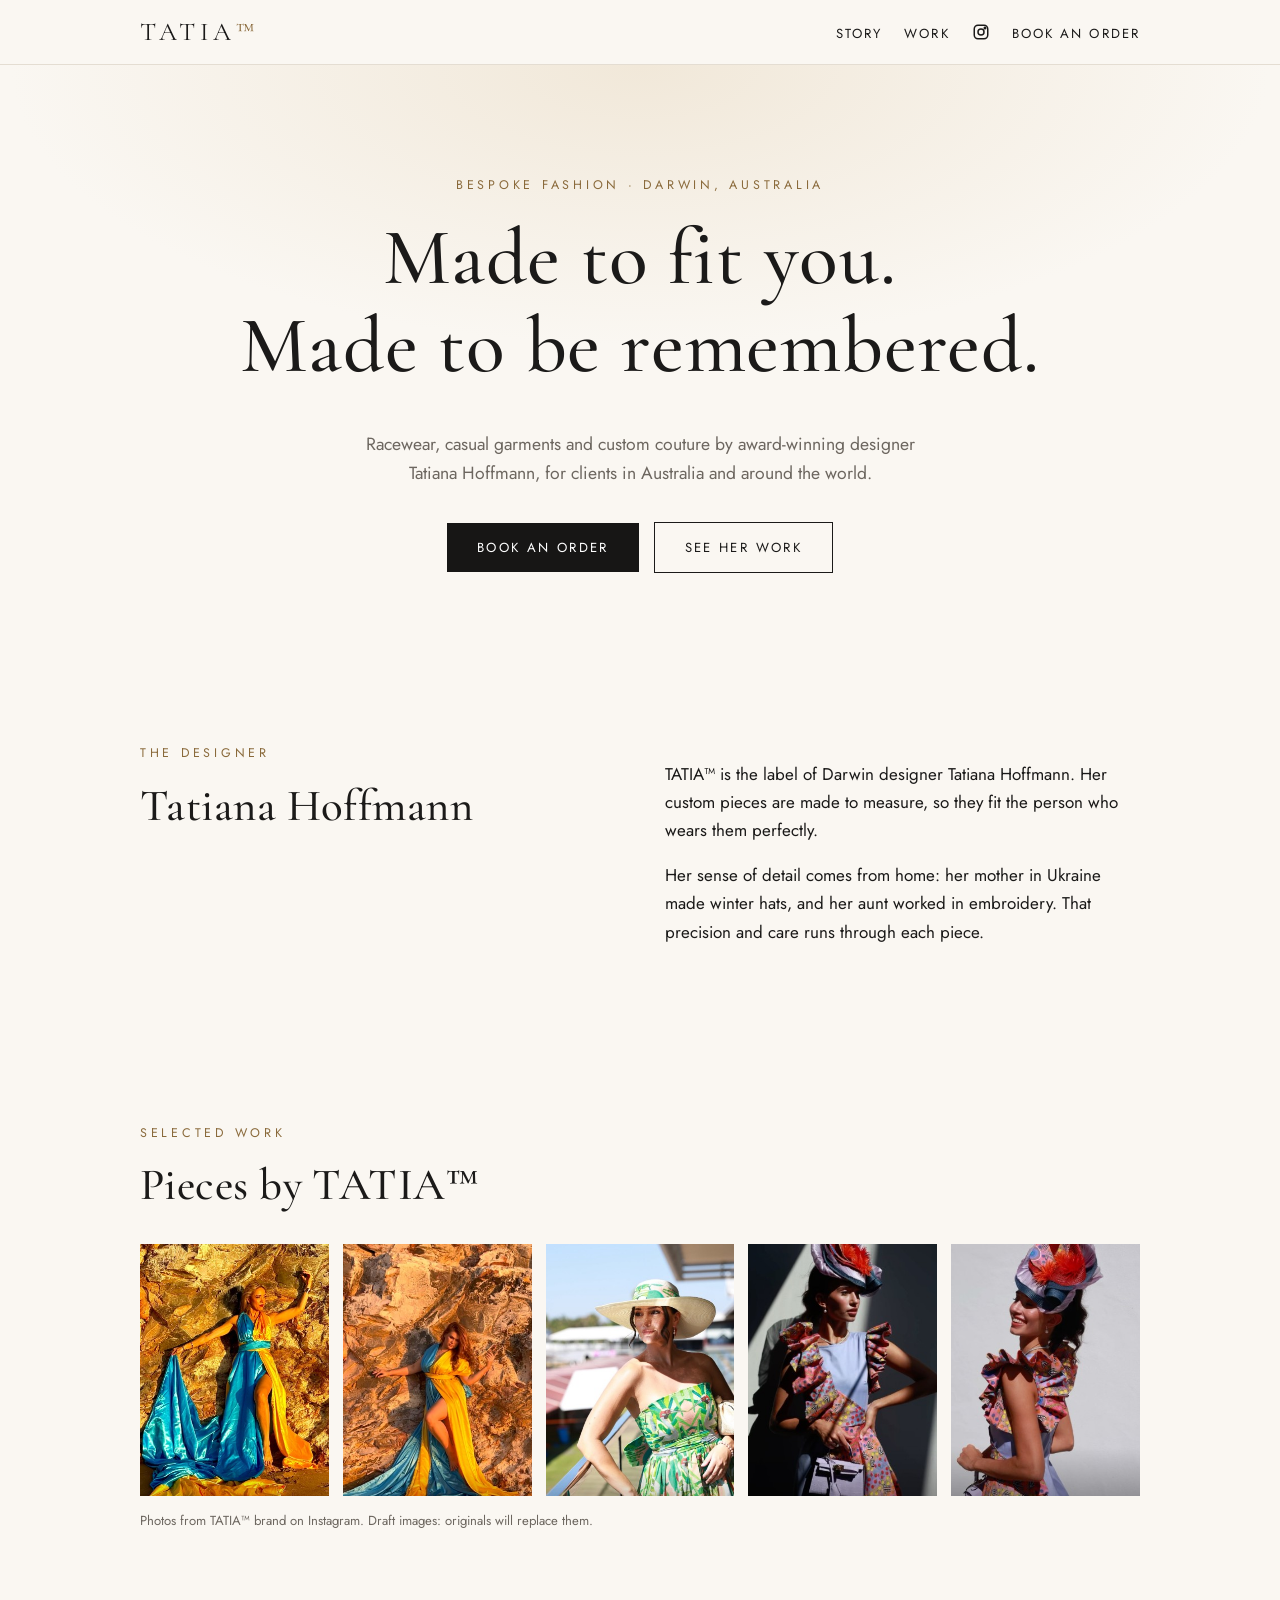
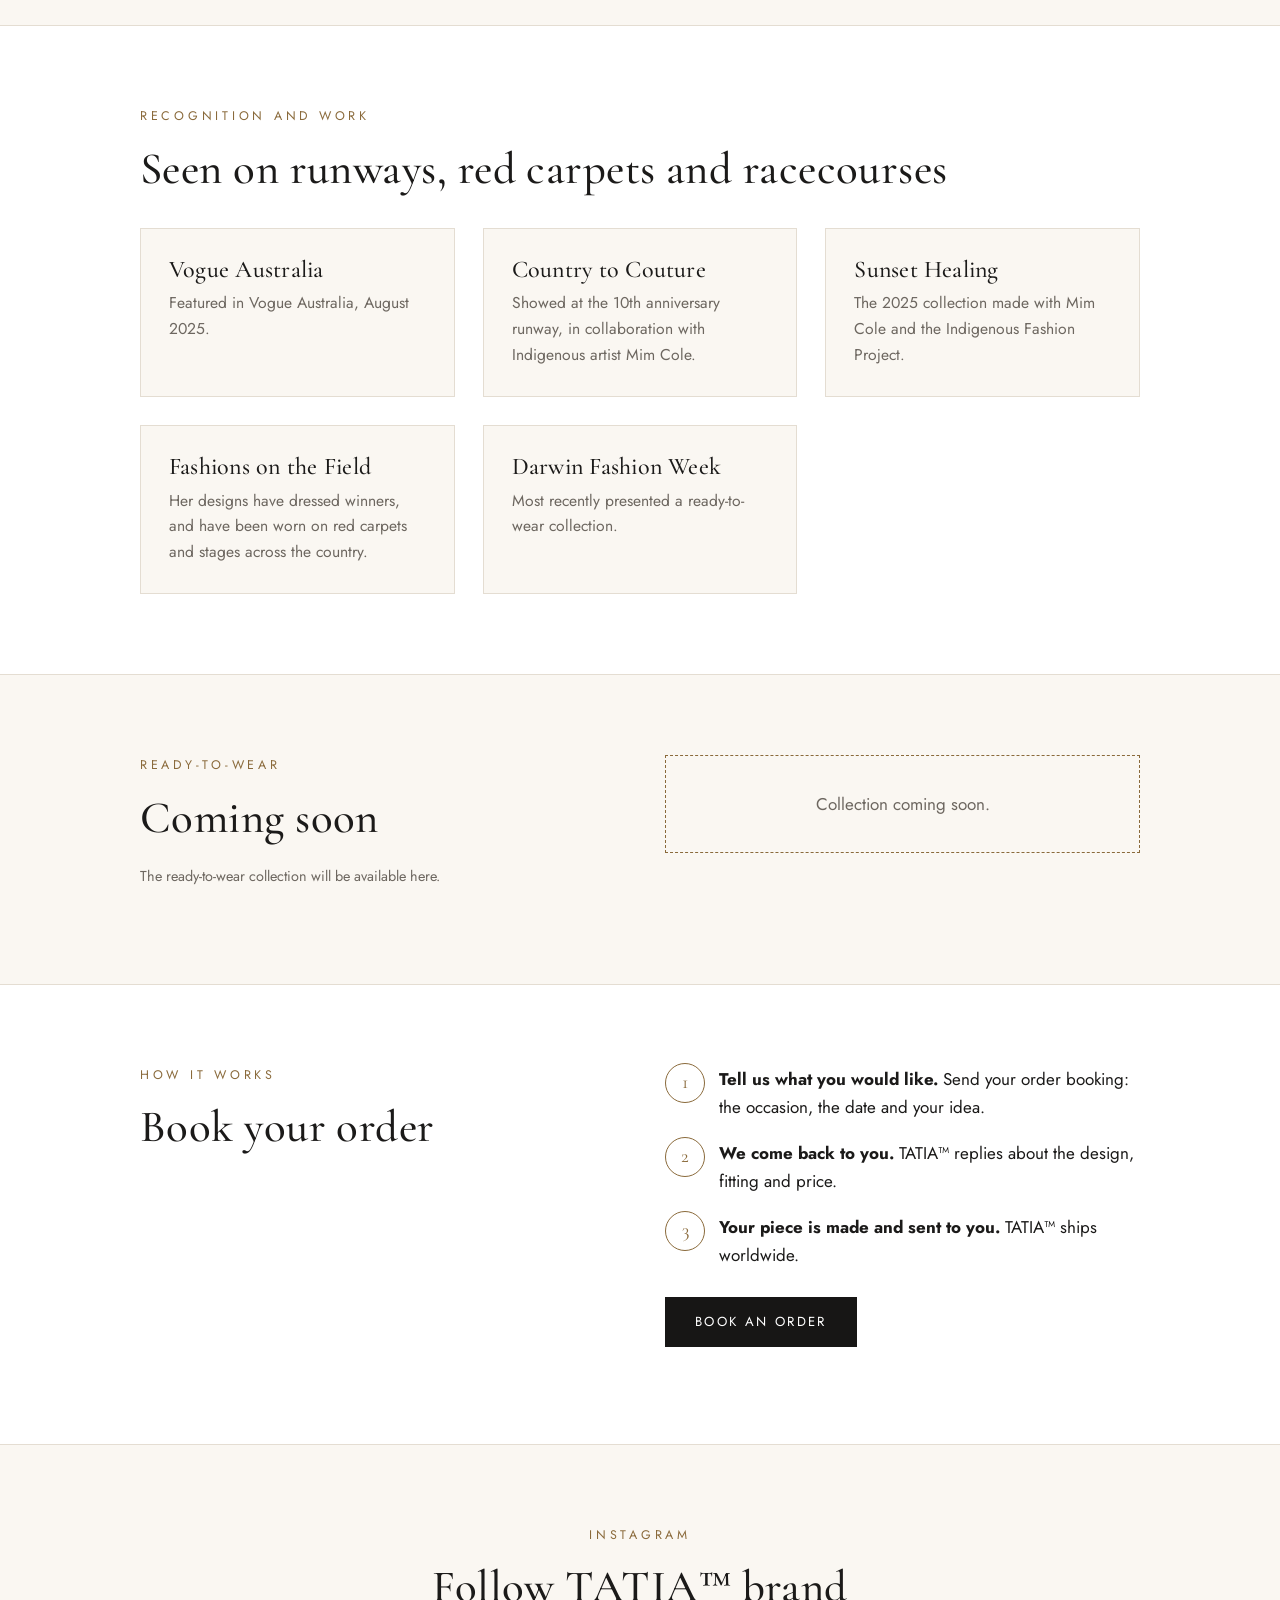
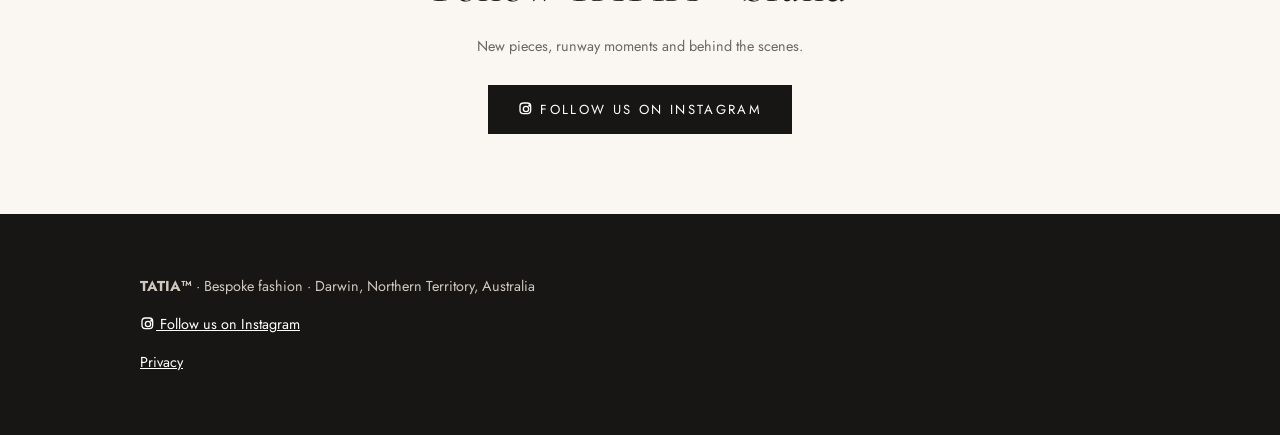
==== commit 0a61e475: "Remove ig.me links and footer contact link Co-Authored-By: Claude Sonnet 5.5 <noreply@anthropic.com>" ====
--- a/index.html
+++ b/index.html
@@ -71,5 +71,5 @@
 <a class="btn" href="https://www.instagram.com/tatia.brand" target="_blank" rel="noopener"><svg width="16" height="16" viewBox="0 0 24 24" fill="none" stroke="currentColor" stroke-width="2" stroke-linecap="round" stroke-linejoin="round" aria-hidden="true" style="vertical-align:-3px"><rect x="3" y="3" width="16" height="16" rx="5"/><circle cx="12" cy="12" r="4"/><circle cx="17.3" cy="6.7" r="1" fill="currentColor"/></svg> Follow us on Instagram</a>
 </div></section>
 </main>
-<footer><div class="wrap"><p><strong>TATIA™</strong> · Bespoke fashion · Darwin, Northern Territory, Australia</p><p><a href="https://www.instagram.com/tatia.brand" rel="noopener" target="_blank"><svg width="16" height="16" viewBox="0 0 24 24" fill="none" stroke="currentColor" stroke-width="2" stroke-linecap="round" stroke-linejoin="round" aria-hidden="true" style="vertical-align:-3px"><rect x="3" y="3" width="16" height="16" rx="5"/><circle cx="12" cy="12" r="4"/><circle cx="17.3" cy="6.7" r="1" fill="currentColor"/></svg> Follow us on Instagram</a></p><p><a href="privacy.html">Privacy</a> · <a href="https://ig.me/m/tatia.brand" target="_blank" rel="noopener">Contact us on Instagram</a></p></div></footer>
+<footer><div class="wrap"><p><strong>TATIA™</strong> · Bespoke fashion · Darwin, Northern Territory, Australia</p><p><a href="https://www.instagram.com/tatia.brand" rel="noopener" target="_blank"><svg width="16" height="16" viewBox="0 0 24 24" fill="none" stroke="currentColor" stroke-width="2" stroke-linecap="round" stroke-linejoin="round" aria-hidden="true" style="vertical-align:-3px"><rect x="3" y="3" width="16" height="16" rx="5"/><circle cx="12" cy="12" r="4"/><circle cx="17.3" cy="6.7" r="1" fill="currentColor"/></svg> Follow us on Instagram</a></p><p><a href="privacy.html">Privacy</a></p></div></footer>
 </body></html>
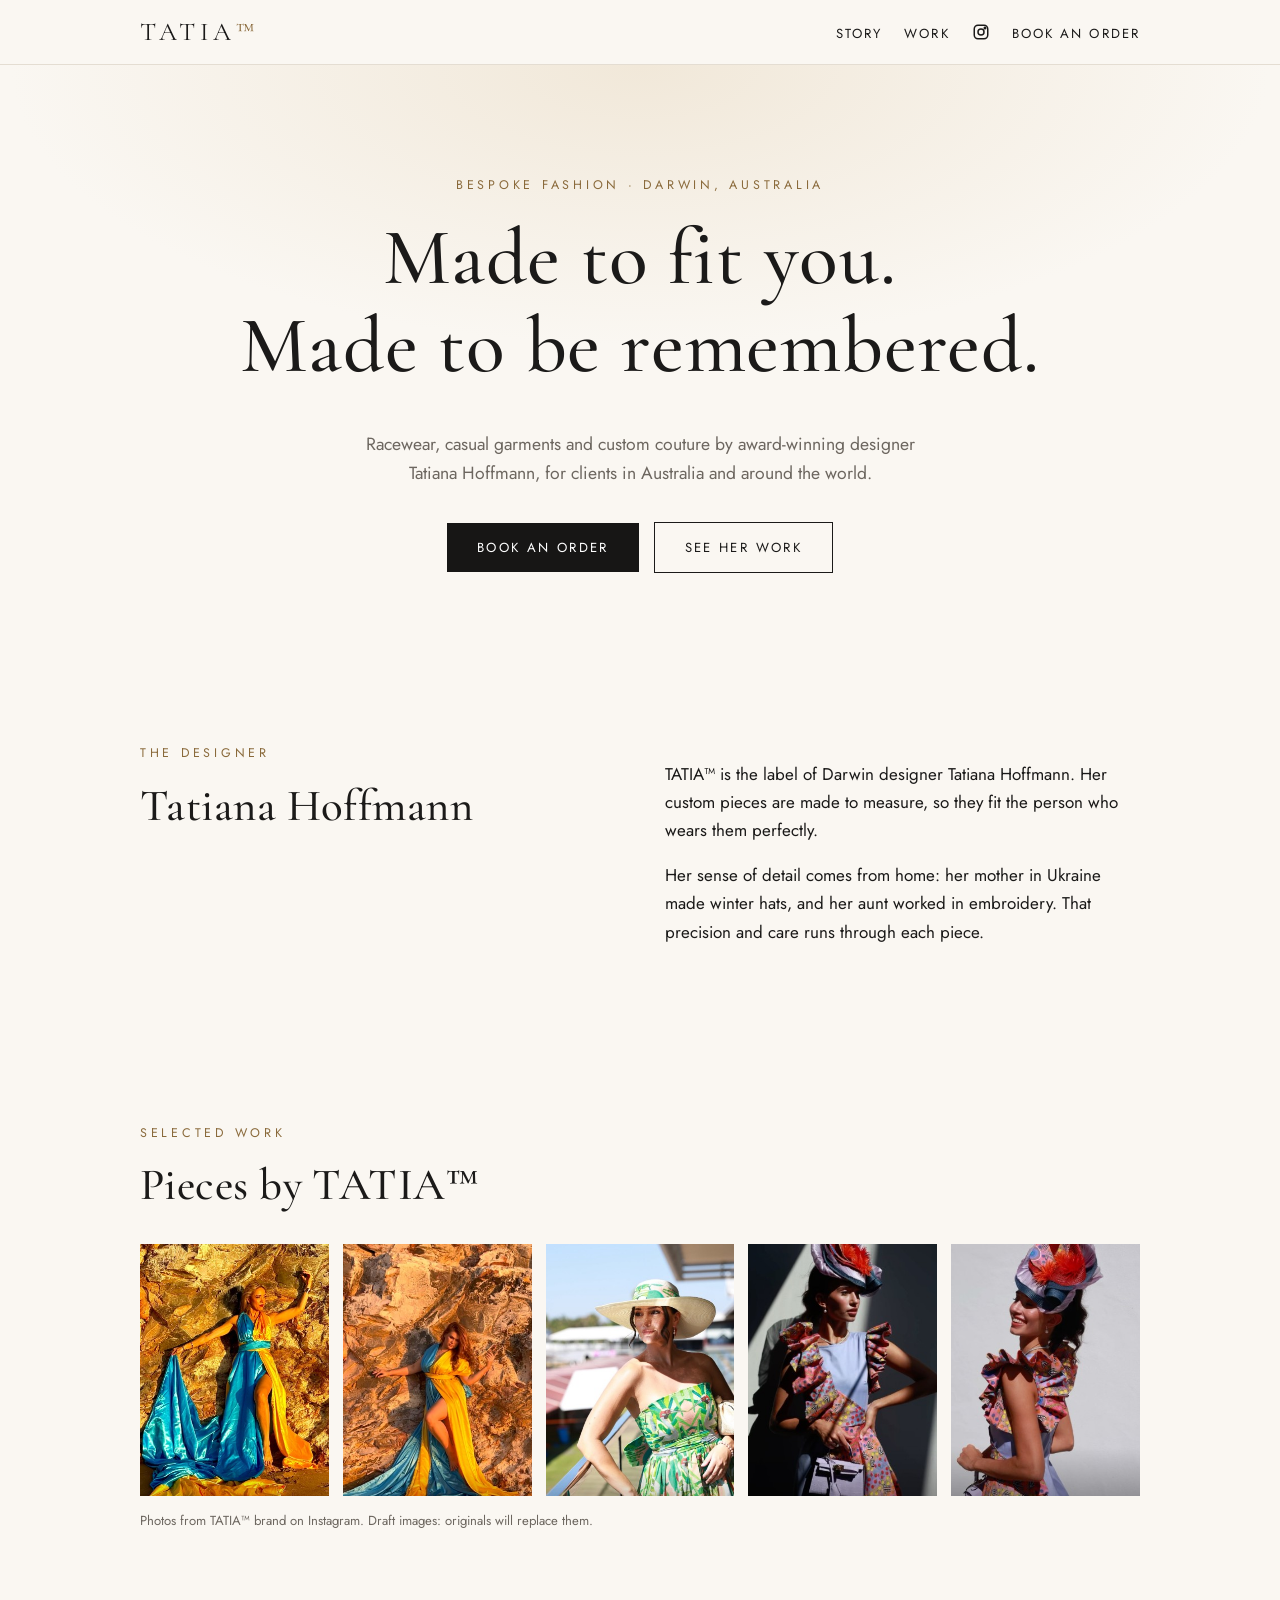
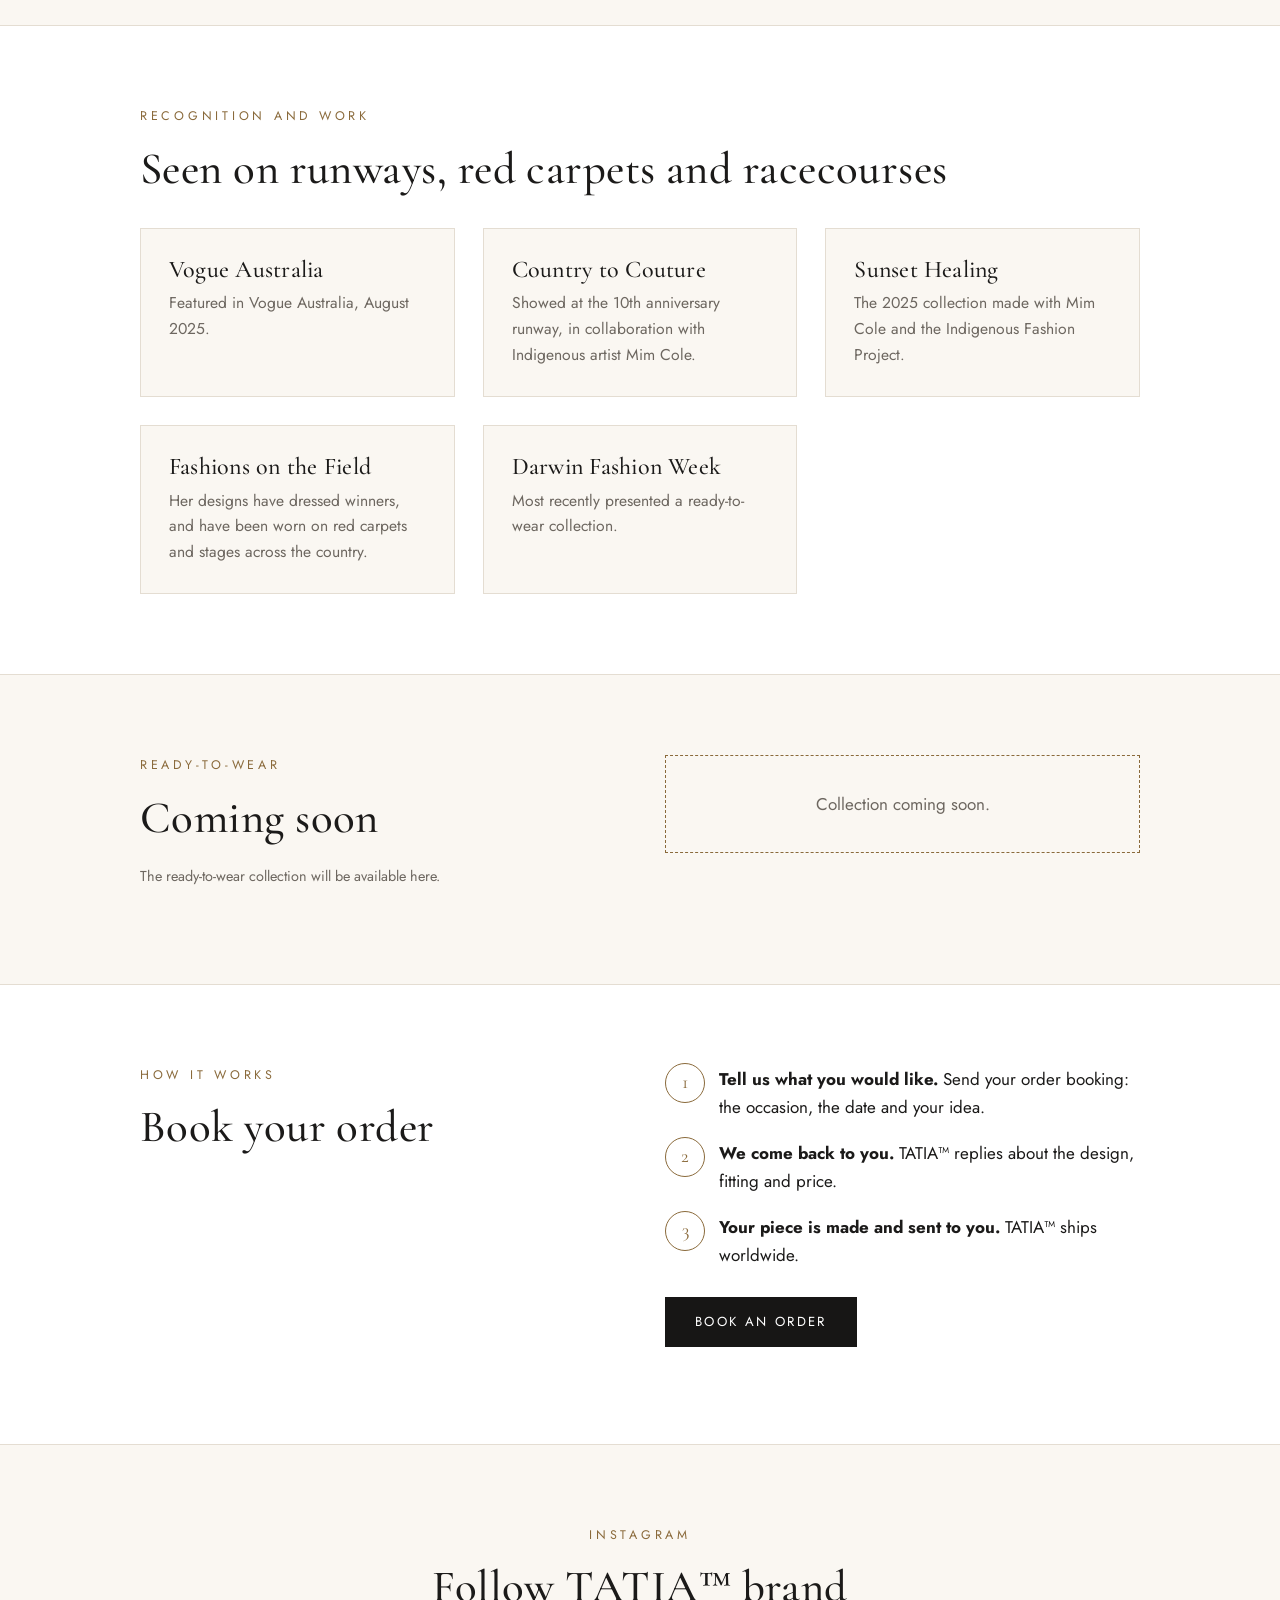
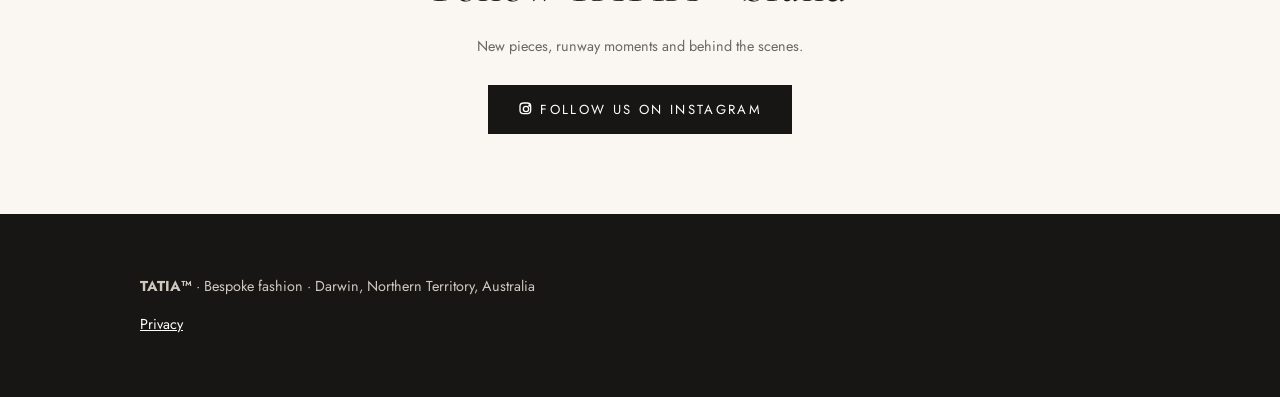
==== commit c784d32f: "Simplify footer Co-Authored-By: Claude Sonnet 5.5 <noreply@anthropic.com>" ====
--- a/index.html
+++ b/index.html
@@ -71,5 +71,5 @@
 <a class="btn" href="https://www.instagram.com/tatia.brand" target="_blank" rel="noopener"><svg width="16" height="16" viewBox="0 0 24 24" fill="none" stroke="currentColor" stroke-width="2" stroke-linecap="round" stroke-linejoin="round" aria-hidden="true" style="vertical-align:-3px"><rect x="3" y="3" width="16" height="16" rx="5"/><circle cx="12" cy="12" r="4"/><circle cx="17.3" cy="6.7" r="1" fill="currentColor"/></svg> Follow us on Instagram</a>
 </div></section>
 </main>
-<footer><div class="wrap"><p><strong>TATIA™</strong> · Bespoke fashion · Darwin, Northern Territory, Australia</p><p><a href="https://www.instagram.com/tatia.brand" rel="noopener" target="_blank"><svg width="16" height="16" viewBox="0 0 24 24" fill="none" stroke="currentColor" stroke-width="2" stroke-linecap="round" stroke-linejoin="round" aria-hidden="true" style="vertical-align:-3px"><rect x="3" y="3" width="16" height="16" rx="5"/><circle cx="12" cy="12" r="4"/><circle cx="17.3" cy="6.7" r="1" fill="currentColor"/></svg> Follow us on Instagram</a></p><p><a href="privacy.html">Privacy</a></p></div></footer>
+<footer><div class="wrap"><p><strong>TATIA™</strong> · Bespoke fashion · Darwin, Northern Territory, Australia</p><p><a href="privacy.html">Privacy</a></p></div></footer>
 </body></html>
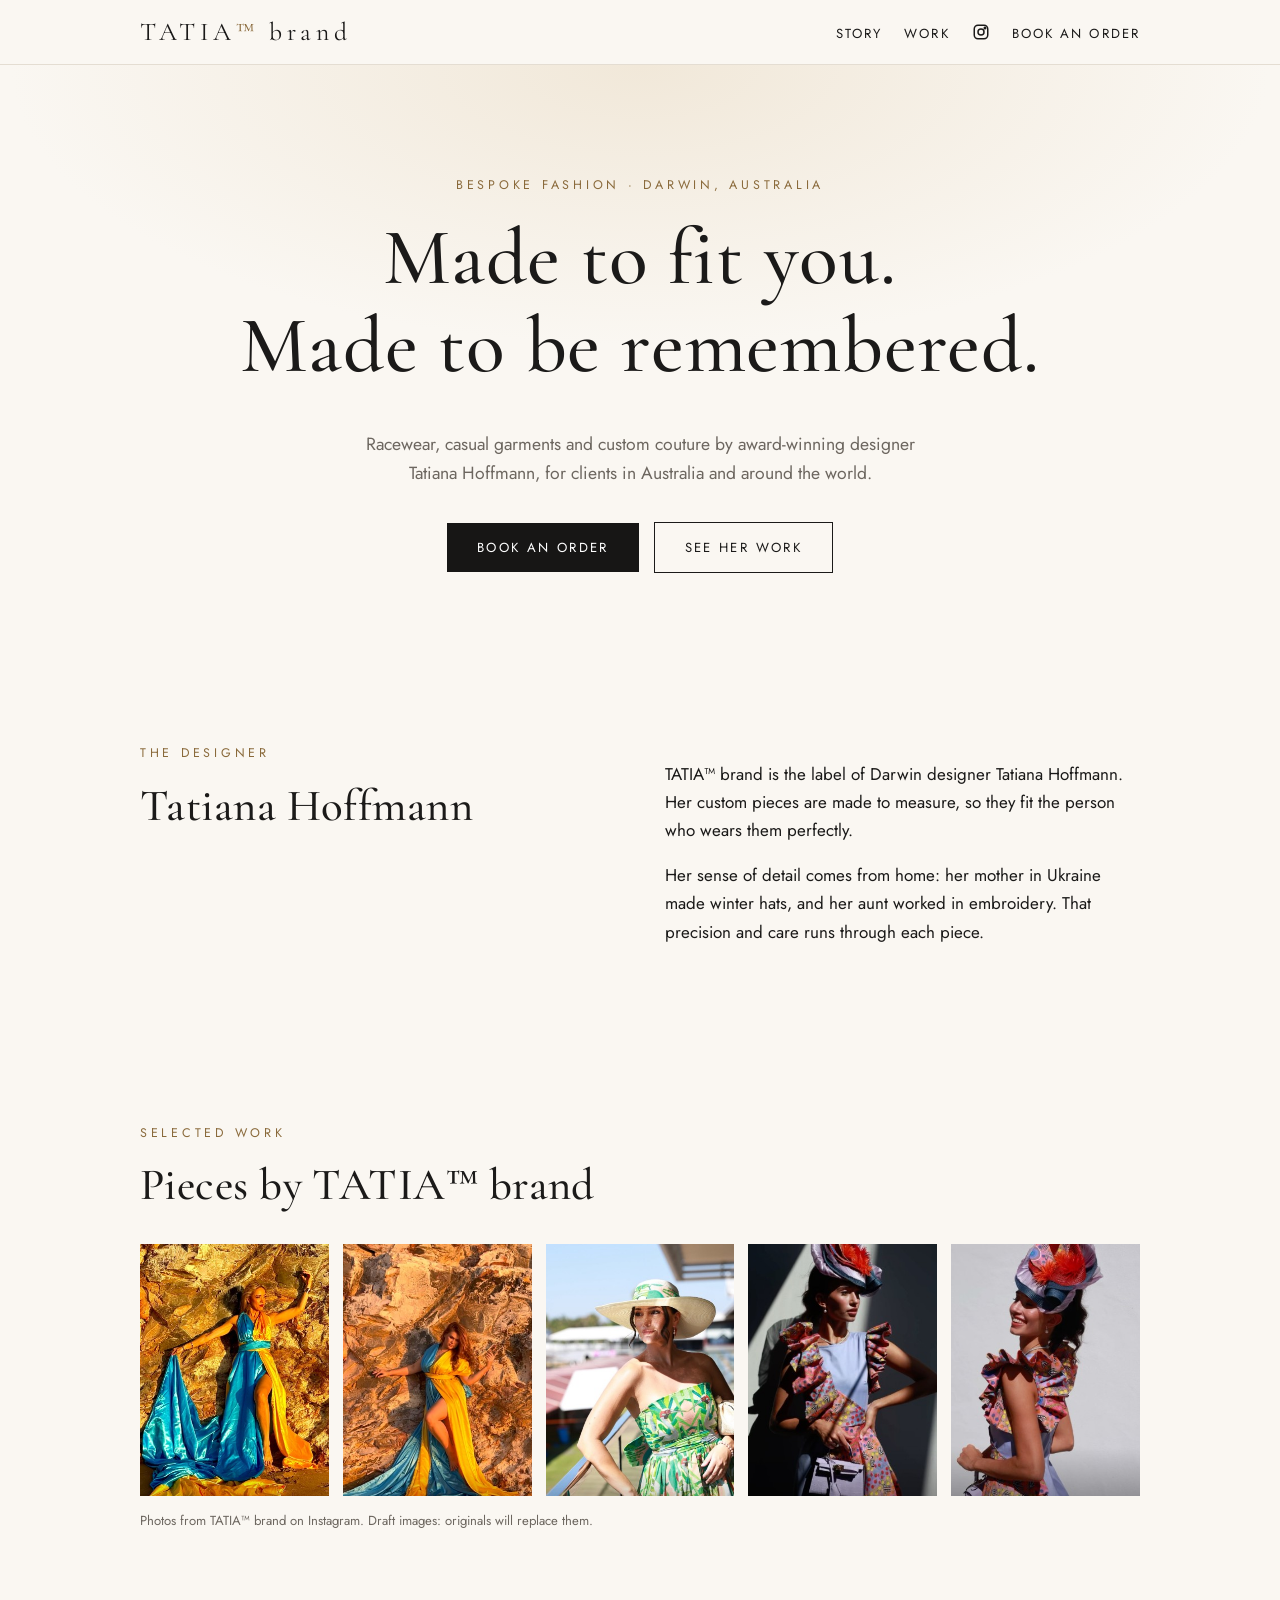
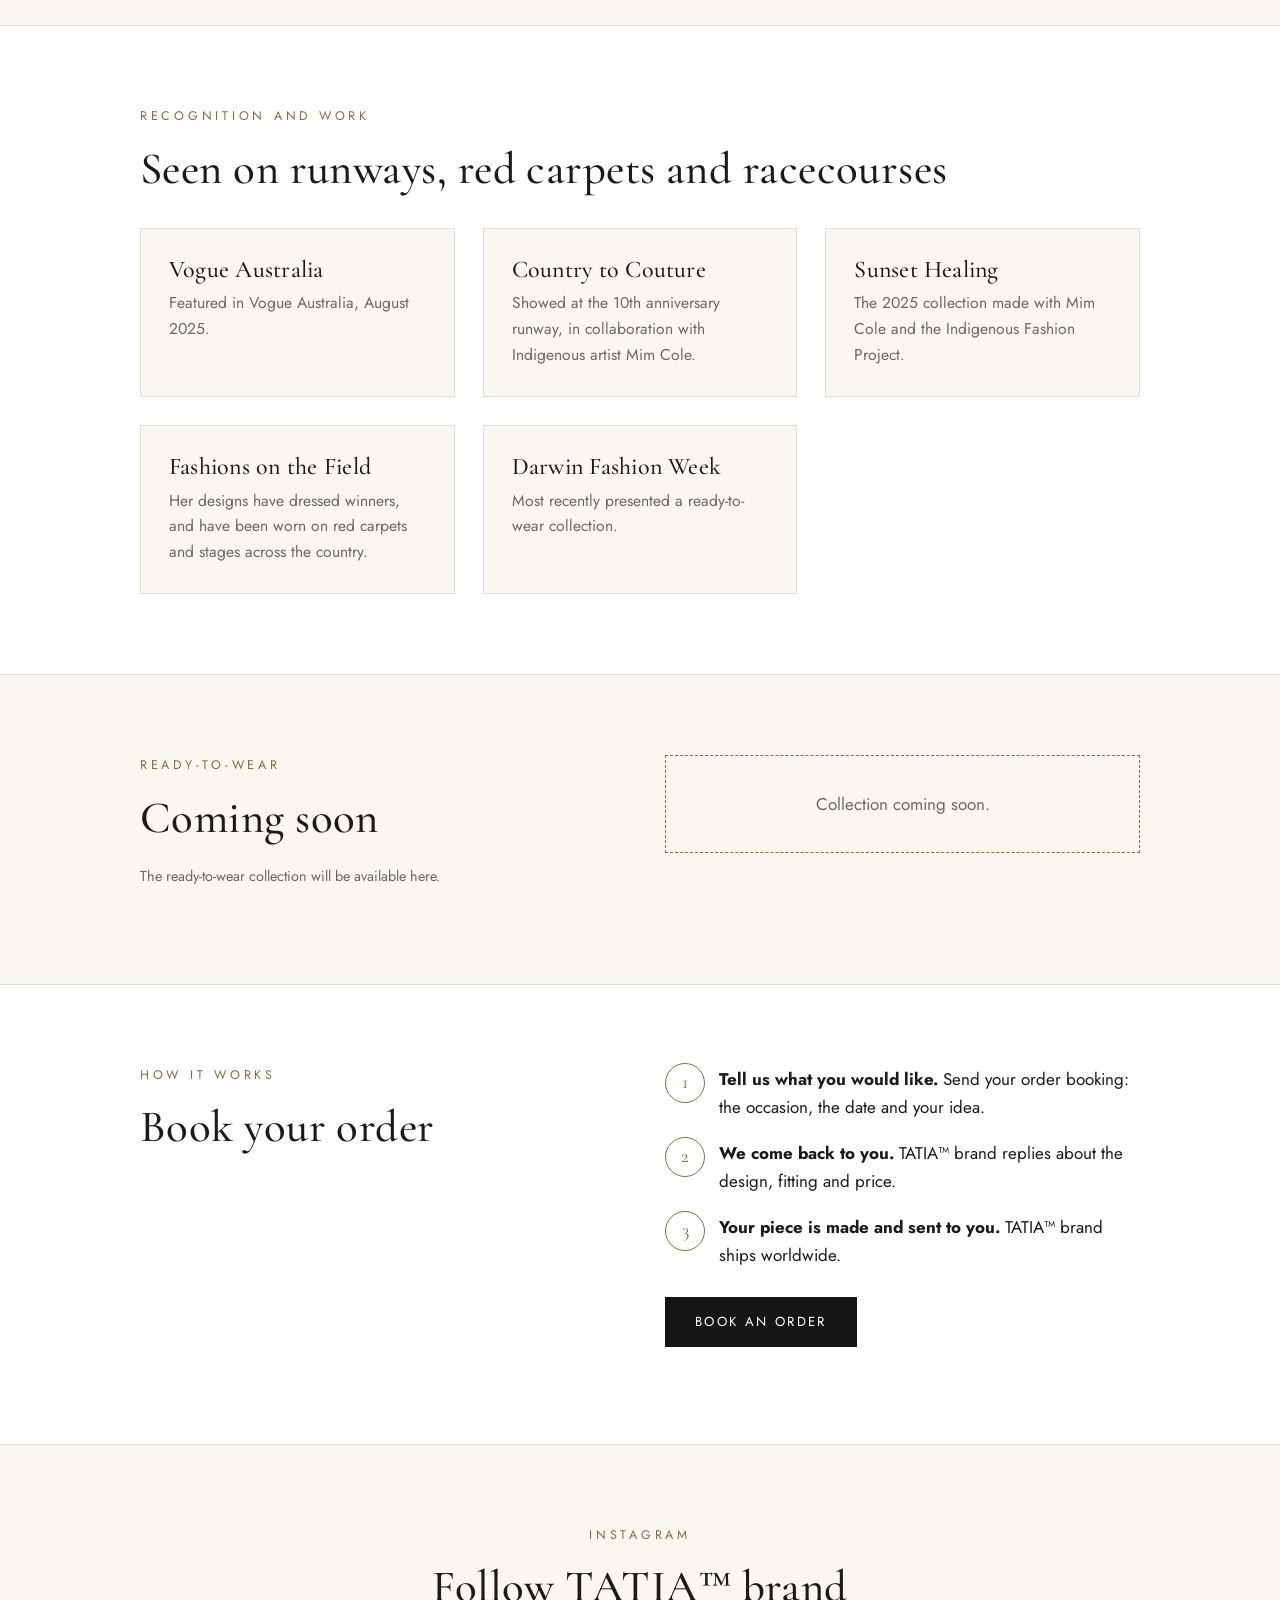
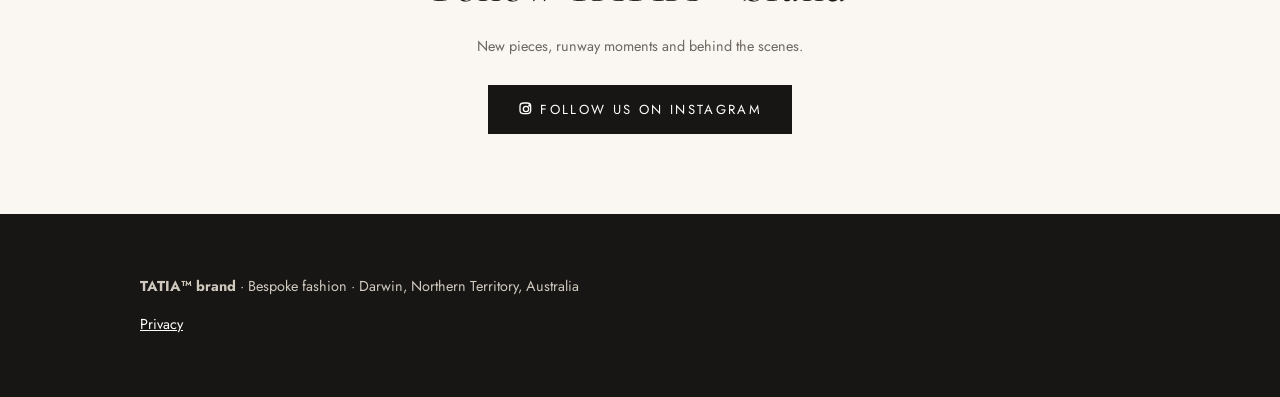
==== commit cd7d4db3: "Show the name as TATIA(TM) brand" ====
--- a/index.html
+++ b/index.html
@@ -1,18 +1,18 @@
 <!doctype html>
 <html lang="en-AU"><head>
 <meta charset="utf-8"><meta name="viewport" content="width=device-width,initial-scale=1"><meta name="robots" content="noindex">
-<title>TATIA™ — Bespoke fashion from Darwin</title>
+<title>TATIA™ brand — Bespoke fashion from Darwin</title>
 <meta name="description" content="Bespoke, made-to-fit garments by Darwin designer Tatiana Hoffmann.">
 <link rel="icon" href="favicon.svg" type="image/svg+xml">
-<meta property="og:type" content="website"><meta property="og:site_name" content="TATIA™">
-<meta property="og:title" content="TATIA™ — Bespoke fashion from Darwin"><meta property="og:description" content="Racewear, casual garments and custom couture by Darwin designer Tatiana Hoffmann. We ship worldwide.">
+<meta property="og:type" content="website"><meta property="og:site_name" content="TATIA™ brand">
+<meta property="og:title" content="TATIA™ brand — Bespoke fashion from Darwin"><meta property="og:description" content="Racewear, casual garments and custom couture by Darwin designer Tatiana Hoffmann. We ship worldwide.">
 <meta property="og:url" content="https://thetroygar.github.io/tatia-preview/"><meta property="og:image" content="https://thetroygar.github.io/tatia-preview/og.jpg"><meta property="og:image:width" content="1200"><meta property="og:image:height" content="630">
 <meta name="twitter:card" content="summary_large_image">
 <link rel="preconnect" href="https://fonts.googleapis.com"><link rel="preconnect" href="https://fonts.gstatic.com" crossorigin>
 <link href="https://fonts.googleapis.com/css2?family=Cormorant+Garamond:wght@400;500;600&family=Jost:wght@300;400;500&display=swap" rel="stylesheet">
 <link rel="stylesheet" href="style.css">
 </head><body>
-<header class="nav"><div class="wrap"><a class="logo" href="index.html">TATIA<span>™</span></a><nav><a href="index.html#story">Story</a><a href="index.html#looks">Work</a><a href="https://www.instagram.com/tatia.brand" target="_blank" rel="noopener" aria-label="Instagram" title="Instagram"><svg width="18" height="18" viewBox="0 0 24 24" fill="none" stroke="currentColor" stroke-width="2" stroke-linecap="round" stroke-linejoin="round" aria-hidden="true" style="vertical-align:-3px"><rect x="3" y="3" width="18" height="18" rx="5"/><circle cx="12" cy="12" r="4"/><circle cx="17.3" cy="6.7" r="1" fill="currentColor"/></svg></a><a href="order.html">Book an order</a></nav></div></header>
+<header class="nav"><div class="wrap"><a class="logo" href="index.html">TATIA<span>™</span> brand</a><nav><a href="index.html#story">Story</a><a href="index.html#looks">Work</a><a href="https://www.instagram.com/tatia.brand" target="_blank" rel="noopener" aria-label="Instagram" title="Instagram"><svg width="18" height="18" viewBox="0 0 24 24" fill="none" stroke="currentColor" stroke-width="2" stroke-linecap="round" stroke-linejoin="round" aria-hidden="true" style="vertical-align:-3px"><rect x="3" y="3" width="18" height="18" rx="5"/><circle cx="12" cy="12" r="4"/><circle cx="17.3" cy="6.7" r="1" fill="currentColor"/></svg></a><a href="order.html">Book an order</a></nav></div></header>
 <main>
 <section class="hero"><div class="wrap">
 <div class="kicker">Bespoke fashion · Darwin, Australia</div>
@@ -24,12 +24,12 @@
 <section id="story"><div class="wrap two">
 <div><div class="kicker">The designer</div><h2>Tatiana Hoffmann</h2></div>
 <div>
-<p>TATIA™ is the label of Darwin designer Tatiana Hoffmann. Her custom pieces are made to measure, so they fit the person who wears them perfectly.</p>
+<p>TATIA™ brand is the label of Darwin designer Tatiana Hoffmann. Her custom pieces are made to measure, so they fit the person who wears them perfectly.</p>
 <p>Her sense of detail comes from home: her mother in Ukraine made winter hats, and her aunt worked in embroidery. That precision and care runs through each piece.</p>
 </div></div></section>
 
 <section id="looks"><div class="wrap">
-<div class="kicker">Selected work</div><h2>Pieces by TATIA™</h2>
+<div class="kicker">Selected work</div><h2>Pieces by TATIA™ brand</h2>
 <div class="gallery">
 <img src="img/look-1.jpg" alt="Blue and yellow satin gown on rocks" loading="lazy">
 <img src="img/look-2.jpg" alt="Blue and yellow satin gown, full length" loading="lazy">
@@ -60,8 +60,8 @@
 <div>
 <ol class="steps">
 <li><strong>Tell us what you would like.</strong> Send your order booking: the occasion, the date and your idea.</li>
-<li><strong>We come back to you.</strong> TATIA™ replies about the design, fitting and price.</li>
-<li><strong>Your piece is made and sent to you.</strong> TATIA™ ships worldwide.</li>
+<li><strong>We come back to you.</strong> TATIA™ brand replies about the design, fitting and price.</li>
+<li><strong>Your piece is made and sent to you.</strong> TATIA™ brand ships worldwide.</li>
 </ol>
 <p style="margin-top:28px"><a class="btn" href="order.html">Book an order</a></p>
 </div></div></section>
@@ -71,5 +71,5 @@
 <a class="btn" href="https://www.instagram.com/tatia.brand" target="_blank" rel="noopener"><svg width="16" height="16" viewBox="0 0 24 24" fill="none" stroke="currentColor" stroke-width="2" stroke-linecap="round" stroke-linejoin="round" aria-hidden="true" style="vertical-align:-3px"><rect x="3" y="3" width="16" height="16" rx="5"/><circle cx="12" cy="12" r="4"/><circle cx="17.3" cy="6.7" r="1" fill="currentColor"/></svg> Follow us on Instagram</a>
 </div></section>
 </main>
-<footer><div class="wrap"><p><strong>TATIA™</strong> · Bespoke fashion · Darwin, Northern Territory, Australia</p><p><a href="privacy.html">Privacy</a></p></div></footer>
+<footer><div class="wrap"><p><strong>TATIA™ brand</strong> · Bespoke fashion · Darwin, Northern Territory, Australia</p><p><a href="privacy.html">Privacy</a></p></div></footer>
 </body></html>
--- a/style.css
+++ b/style.css
@@ -47,3 +47,4 @@
 .gallery img{object-position:center 18%}
 .gallery{grid-template-columns:repeat(5,1fr)}
 @media(max-width:900px){.gallery{grid-template-columns:repeat(2,1fr)}}
+.row{align-items:end}
